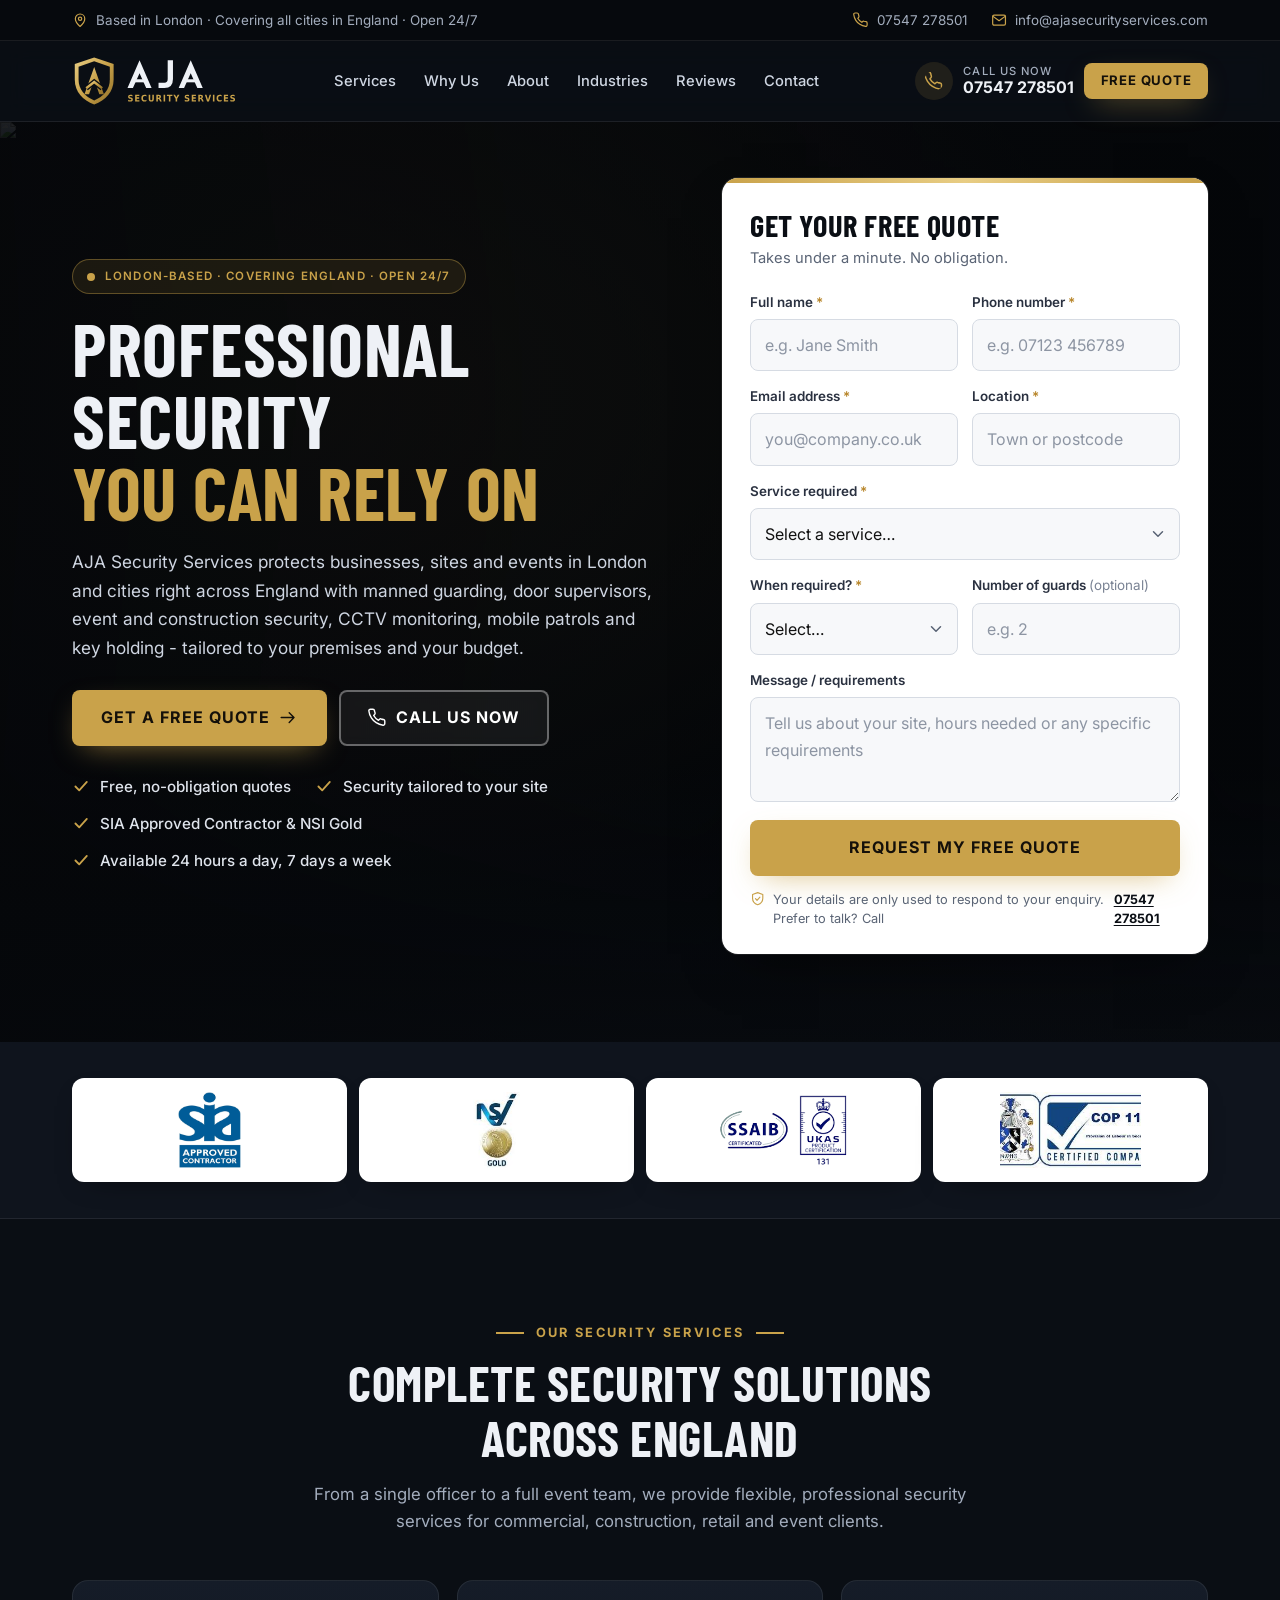
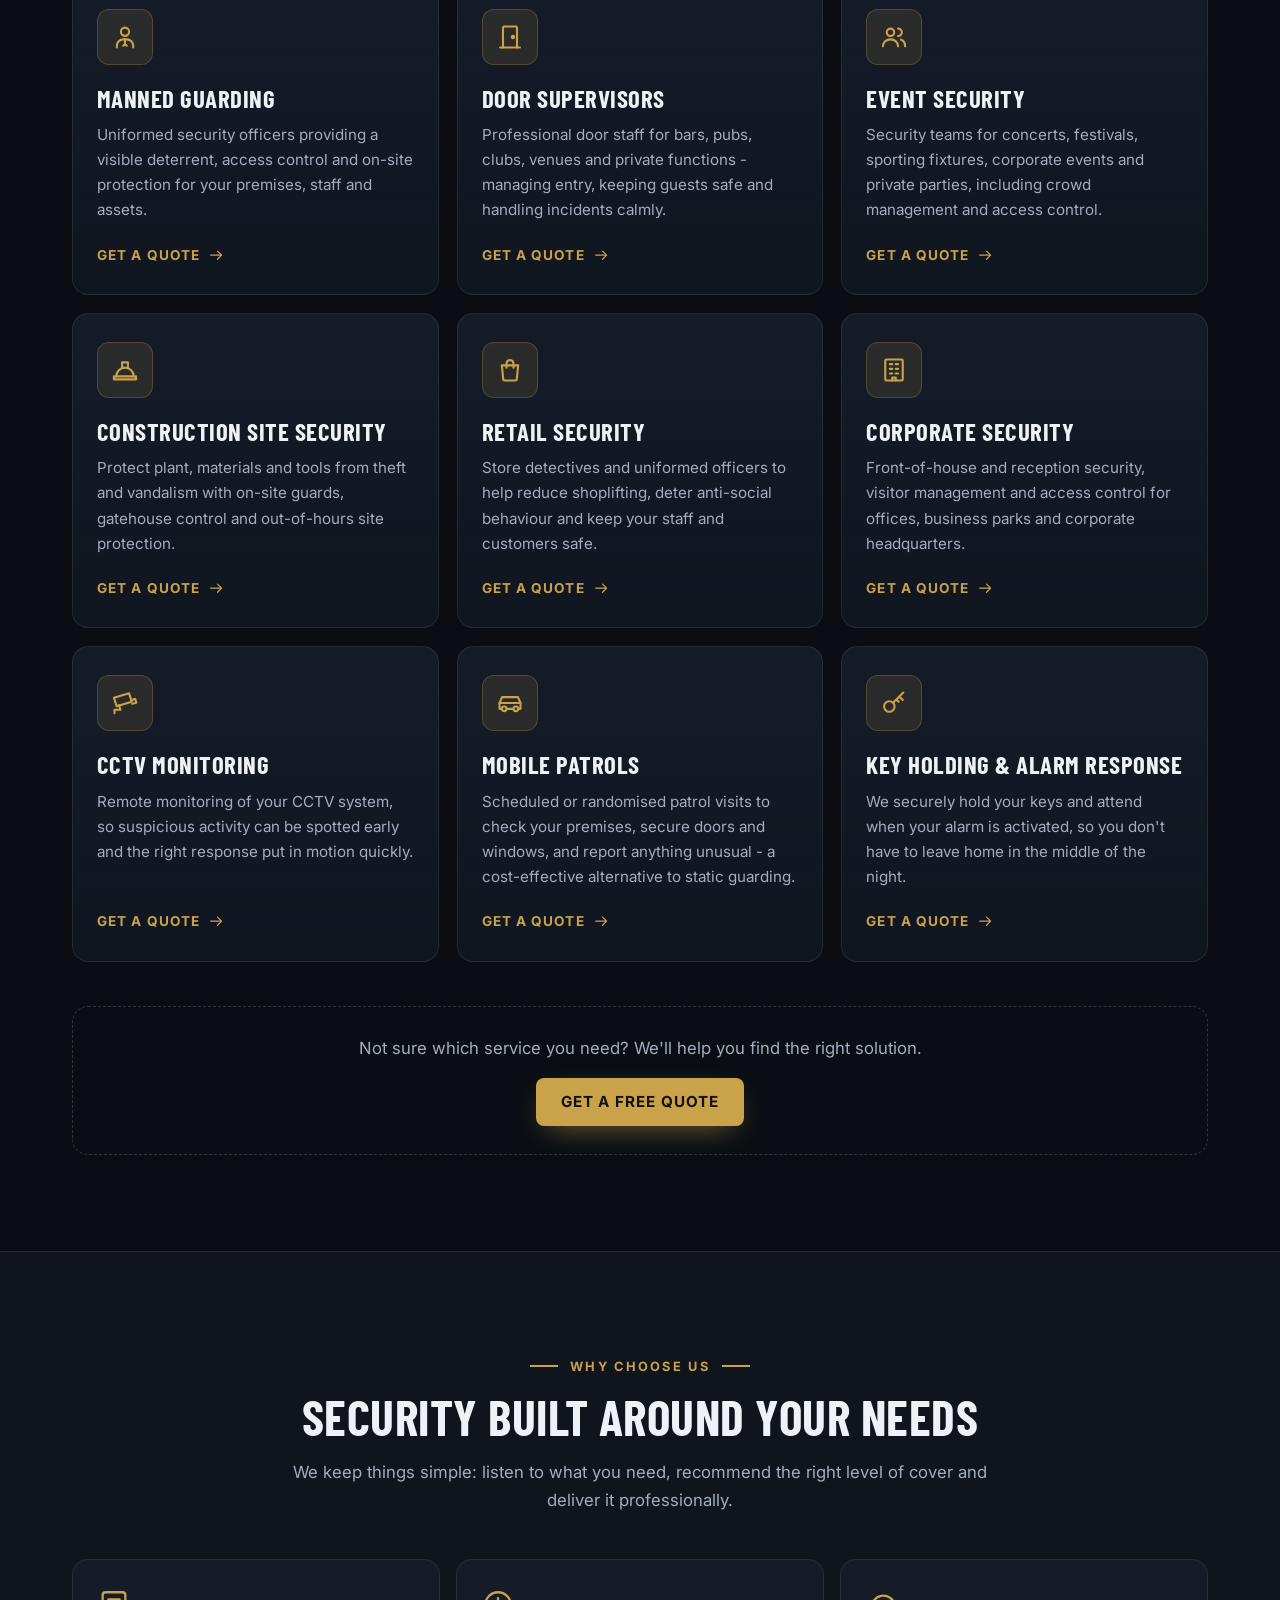
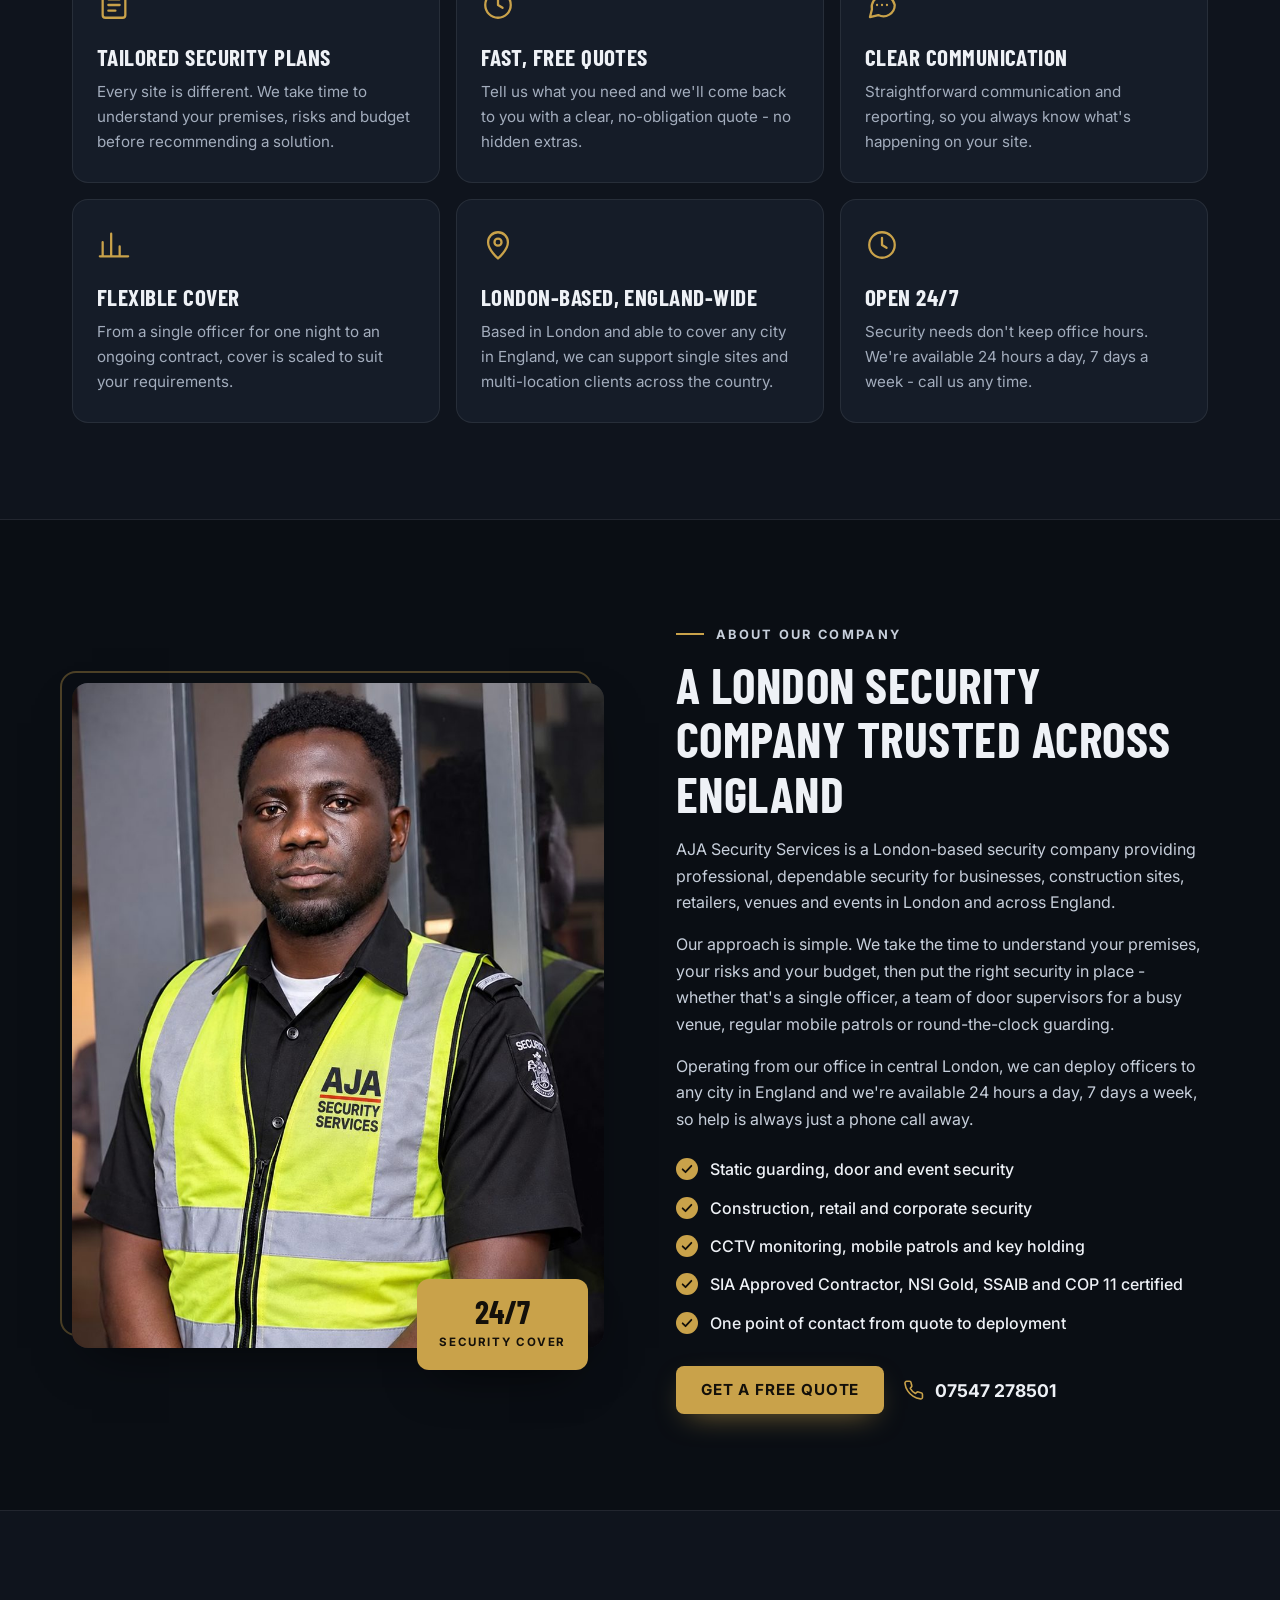
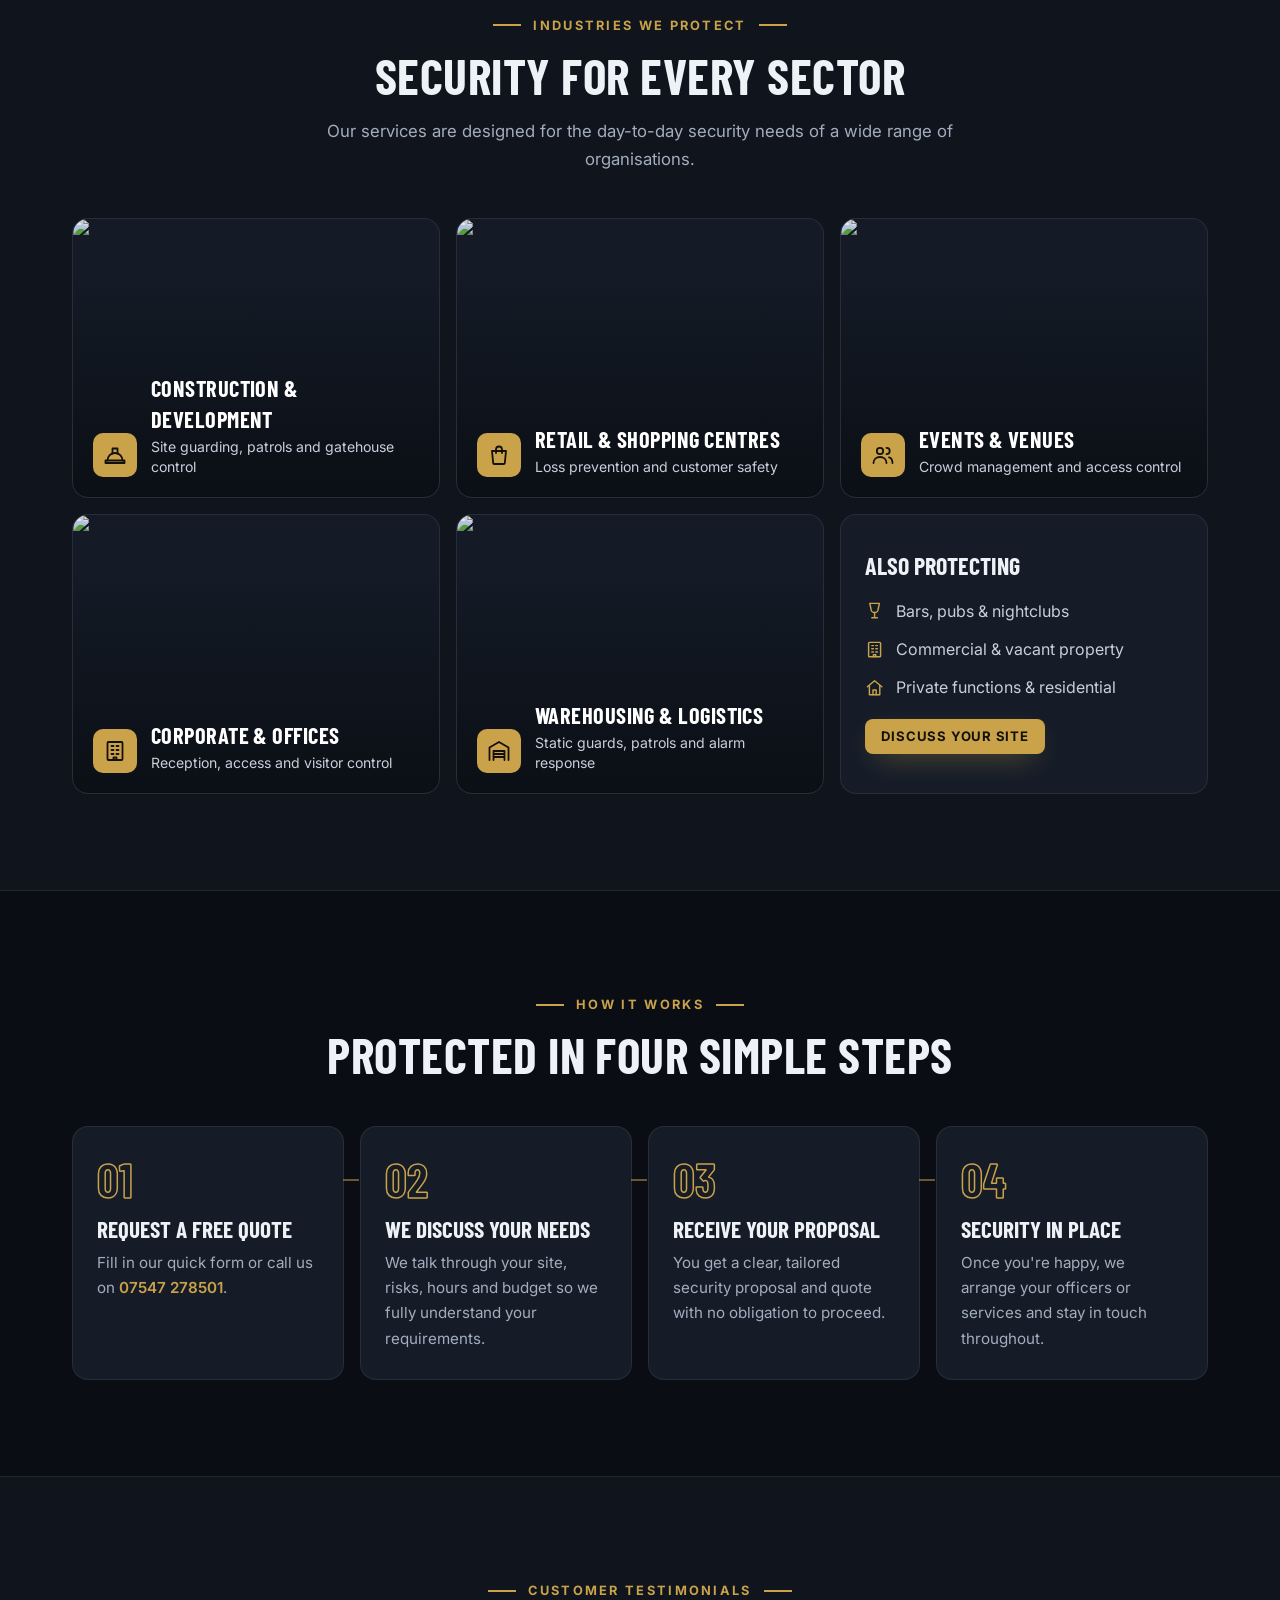
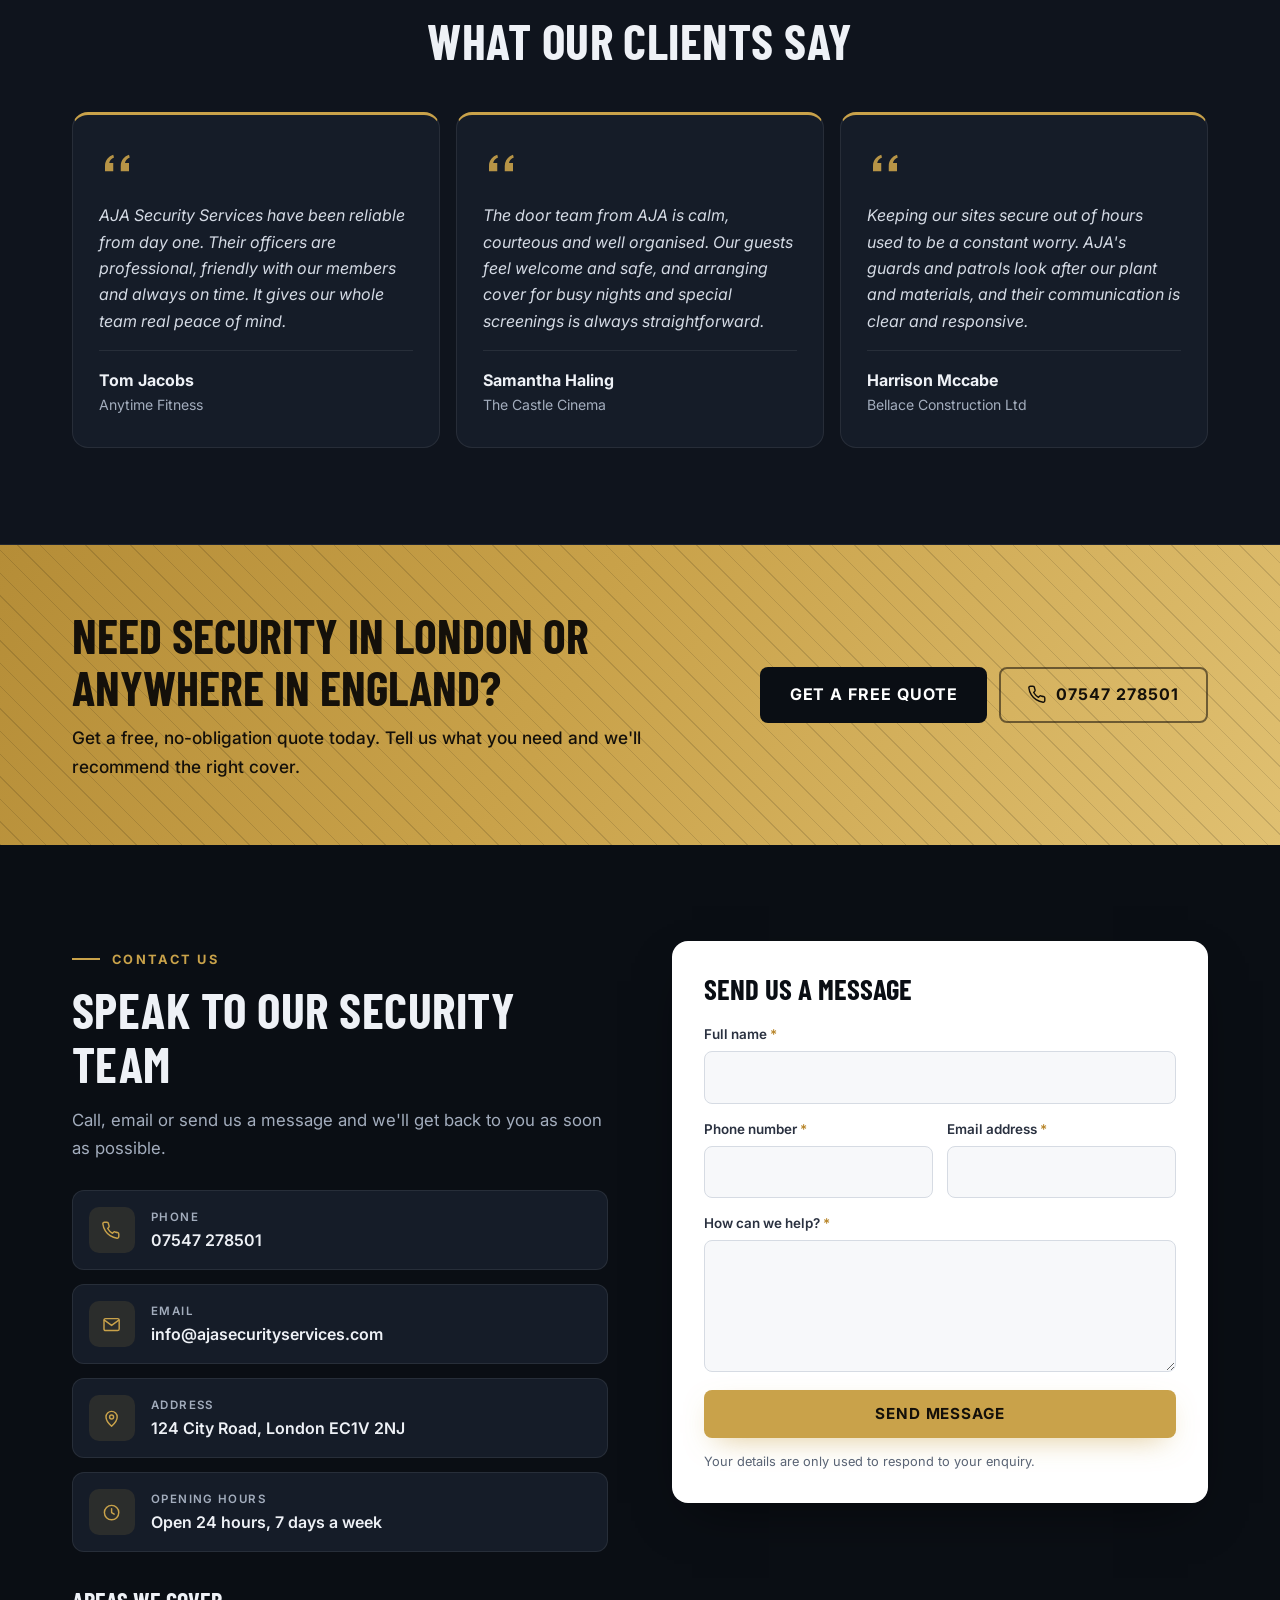
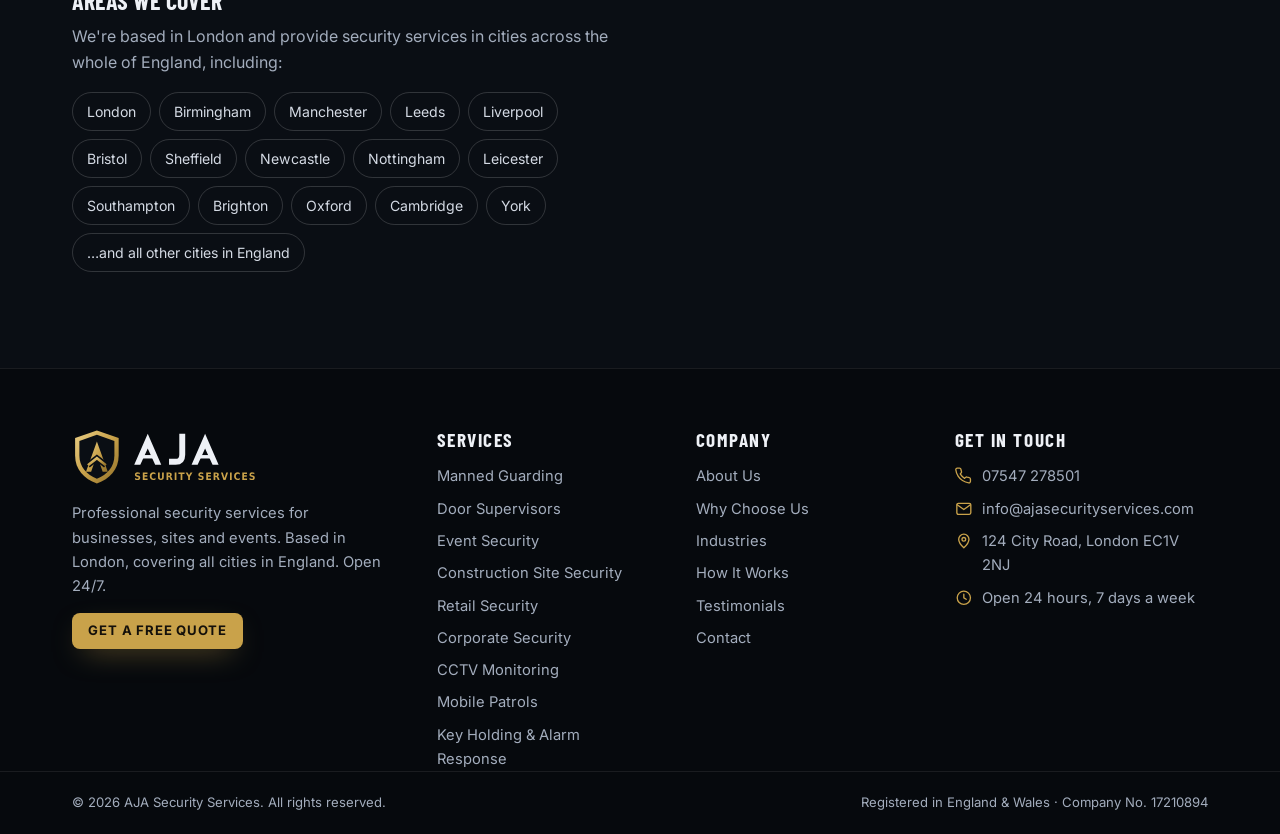
==== index.html.html @ d2c7717d "Add files via upload" ====
<!DOCTYPE html>
<html lang="en-GB">
<head>
  <meta charset="UTF-8">
  <meta name="viewport" content="width=device-width, initial-scale=1">

  <!-- ============================================================
       SEO settings.
       See README.md for the full find-and-replace checklist.
       ============================================================ -->
  <title>AJA Security Services | Security Guards London &amp; England</title>
  <meta name="description" content="SIA Approved security guards, door supervisors, event and construction security. London-based, covering all of England, 24/7. Get your free quote today.">
  <!-- If you move to your own domain later, update these addresses. -->
  <link rel="canonical" href="https://hamim000567.github.io/AJA-Security/">
  <meta name="theme-color" content="#0a0e14">

  <!-- Social sharing -->
  <meta property="og:type" content="website">
  <meta property="og:title" content="AJA Security Services | London-based Security Covering All of England, 24/7">
  <meta property="og:description" content="Manned guarding, door supervisors, event and construction security, CCTV monitoring, mobile patrols and key holding. Get a free quote.">
  <meta property="og:locale" content="en_GB">
  <meta property="og:url" content="https://hamim000567.github.io/AJA-Security/">
  <meta property="og:site_name" content="AJA Security Services">
  <meta property="og:image" content="https://hamim000567.github.io/AJA-Security/aja-security-officer.jpg">
  <meta name="twitter:card" content="summary_large_image">

  <!-- Favicon -->
  <link rel="icon" type="image/svg+xml" href="aja-logo-mark.svg">

  <!-- Fonts (free, Google Fonts) -->
  <link rel="preconnect" href="https://fonts.googleapis.com">
  <link rel="preconnect" href="https://fonts.gstatic.com" crossorigin>
  <link href="https://fonts.googleapis.com/css2?family=Barlow+Condensed:wght@600;700&family=Inter:wght@400;500;600;700&display=swap" rel="stylesheet">

  <!-- Hero image preload for fast first paint -->
  <link rel="preconnect" href="https://images.unsplash.com">
  <link rel="preload" as="image" href="https://images.unsplash.com/photo-1485230405346-71acb9518d9c?auto=format&fit=crop&w=1600&q=70" fetchpriority="high">

  <link rel="stylesheet" href="style.css">
  <script>document.documentElement.classList.add("js");</script>

  <!-- Local business structured data (helps Google show your details) -->
  <script type="application/ld+json">
  {
    "@context": "https://schema.org",
    "@type": "LocalBusiness",
    "name": "AJA Security Services",
    "url": "https://hamim000567.github.io/AJA-Security/",
    "logo": "https://hamim000567.github.io/AJA-Security/aja-logo-mark.svg",
    "image": "https://hamim000567.github.io/AJA-Security/aja-security-officer.jpg",
    "description": "Security services including manned guarding, door supervisors, event security, construction site security, retail security, corporate security, CCTV monitoring, mobile patrols and key holding & alarm response.",
    "telephone": "+447547278501",
    "email": "info@ajasecurityservices.com",
    "address": {
      "@type": "PostalAddress",
      "streetAddress": "124 City Road",
      "addressLocality": "London",
      "postalCode": "EC1V 2NJ",
      "addressCountry": "GB"
    },
    "areaServed": "England",
    "openingHours": "Mo-Su 00:00-23:59"
  }
  </script>
</head>

<body>
  <a class="skip-link" href="#main">Skip to content</a>

  <!-- ============ SVG ICON SPRITE (no external icon library needed) ============ -->
  <svg xmlns="http://www.w3.org/2000/svg" style="display:none" aria-hidden="true">
    <symbol id="i-shield" viewBox="0 0 24 24"><path d="M12 2.5l8 3v6c0 5-3.4 8.6-8 10-4.6-1.4-8-5-8-10v-6z"/><path d="M8.5 12l2.5 2.5 4.5-5"/></symbol>
    <symbol id="i-guard" viewBox="0 0 24 24"><circle cx="12" cy="7.5" r="3.5"/><path d="M5 21v-1.5A5.5 5.5 0 0 1 10.5 14h3a5.5 5.5 0 0 1 5.5 5.5V21"/><path d="M12 14v4l-1.5 1.5M12 18l1.5 1.5"/></symbol>
    <symbol id="i-door" viewBox="0 0 24 24"><path d="M6 21V4a1 1 0 0 1 1-1h10a1 1 0 0 1 1 1v17"/><path d="M3.5 21h17"/><circle cx="14.5" cy="12" r="1"/></symbol>
    <symbol id="i-event" viewBox="0 0 24 24"><circle cx="9" cy="8" r="3.2"/><path d="M2.5 20c0-3.6 2.9-6 6.5-6s6.5 2.4 6.5 6"/><path d="M15.5 4.8a3.2 3.2 0 0 1 0 6.4"/><path d="M18 14.3c2.1.6 3.5 2.6 3.5 5.7"/></symbol>
    <symbol id="i-hardhat" viewBox="0 0 24 24"><path d="M2.5 17.5h19v2.5h-19z"/><path d="M4.5 17.5a7.5 7.5 0 0 1 15 0"/><path d="M9.5 10.5V5.5h5v5"/></symbol>
    <symbol id="i-bag" viewBox="0 0 24 24"><path d="M5 8h14l-1.2 12.1a1 1 0 0 1-1 .9H7.2a1 1 0 0 1-1-.9z"/><path d="M9 10V6.5a3 3 0 0 1 6 0V10"/></symbol>
    <symbol id="i-building" viewBox="0 0 24 24"><rect x="4.5" y="3" width="15" height="18" rx="1"/><path d="M8.5 7h2M13.5 7h2M8.5 11h2M13.5 11h2M8.5 15h2M13.5 15h2"/><path d="M10.5 21v-2.5h3V21"/></symbol>
    <symbol id="i-cctv" viewBox="0 0 24 24"><path d="M2.5 7.5l13-3.8 2.3 7.2-13 3.8z"/><path d="M17.3 9.5l3.4-1 1 3.2-3.5 1"/><path d="M6.8 13.8l1.3 4H3v3"/></symbol>
    <symbol id="i-car" viewBox="0 0 24 24"><path d="M5 17H3v-5l2.2-5h13.6L21 12v5h-2"/><circle cx="7" cy="17" r="2"/><circle cx="17" cy="17" r="2"/><path d="M9 17h6M3 12h18"/></symbol>
    <symbol id="i-key" viewBox="0 0 24 24"><circle cx="8" cy="15" r="4.5"/><path d="M11.2 11.8L20 3M16.5 6.5l3 3M14 9l2 2"/></symbol>
    <symbol id="i-phone" viewBox="0 0 24 24"><path d="M21 16.5v3a2 2 0 0 1-2.2 2 19.8 19.8 0 0 1-8.6-3.1 19.5 19.5 0 0 1-6-6A19.8 19.8 0 0 1 1.1 3.8 2 2 0 0 1 3.1 1.5h3a2 2 0 0 1 2 1.7c.1 1 .4 1.9.7 2.8a2 2 0 0 1-.5 2.1L7.1 9.4a16 16 0 0 0 6 6l1.3-1.3a2 2 0 0 1 2.1-.4c.9.3 1.8.6 2.8.7a2 2 0 0 1 1.7 2z"/></symbol>
    <symbol id="i-mail" viewBox="0 0 24 24"><rect x="2.5" y="4.5" width="19" height="15" rx="2"/><path d="M3 6.5l9 6.5 9-6.5"/></symbol>
    <symbol id="i-pin" viewBox="0 0 24 24"><path d="M12 21.5s-7-6.1-7-11.5a7 7 0 0 1 14 0c0 5.4-7 11.5-7 11.5z"/><circle cx="12" cy="10" r="2.5"/></symbol>
    <symbol id="i-clock" viewBox="0 0 24 24"><circle cx="12" cy="12" r="9"/><path d="M12 7v5l3.2 2"/></symbol>
    <symbol id="i-check" viewBox="0 0 24 24"><path d="M4.5 12.5l5 5 10-11"/></symbol>
    <symbol id="i-arrow" viewBox="0 0 24 24"><path d="M4 12h16M14 6l6 6-6 6"/></symbol>
    <symbol id="i-plan" viewBox="0 0 24 24"><rect x="4" y="3" width="16" height="18" rx="2"/><path d="M8 8h8M8 12h8M8 16h5"/></symbol>
    <symbol id="i-chat" viewBox="0 0 24 24"><path d="M21 12a8 8 0 0 1-11.6 7.1L3.5 20.5l1.4-5.4A8 8 0 1 1 21 12z"/><path d="M8.5 12h.01M12 12h.01M15.5 12h.01"/></symbol>
    <symbol id="i-scale" viewBox="0 0 24 24"><path d="M4 20V10M10 20V4M16 20v-7M22 20H2"/></symbol>
    <symbol id="i-award" viewBox="0 0 24 24"><circle cx="12" cy="9" r="6"/><path d="M8.5 14l-1.5 7.5 5-2.5 5 2.5-1.5-7.5"/></symbol>
    <symbol id="i-warehouse" viewBox="0 0 24 24"><path d="M2.5 21V8.5L12 3l9.5 5.5V21"/><path d="M6.5 21v-9h11v9M6.5 15h11M6.5 18h11"/></symbol>
    <symbol id="i-glass" viewBox="0 0 24 24"><path d="M6 3h12l-1.5 7a4.5 4.5 0 0 1-9 0z"/><path d="M12 14.5V21M8.5 21h7"/></symbol>
    <symbol id="i-home" viewBox="0 0 24 24"><path d="M3 11l9-7.5 9 7.5"/><path d="M5.5 9.5V21h13V9.5"/><path d="M10 21v-6h4v6"/></symbol>
    <symbol id="i-quote" viewBox="0 0 24 24"><path d="M9.5 6.5C6.5 7.5 4 10 4 14v3.5h5.5V12H6.8c.3-1.8 1.4-3 3.2-3.7zM20 6.5c-3 1-5.5 3.5-5.5 7.5v3.5H20V12h-2.7c.3-1.8 1.4-3 3.2-3.7z"/></symbol>
    <symbol id="i-menu" viewBox="0 0 24 24"><path d="M3.5 6.5h17M3.5 12h17M3.5 17.5h17"/></symbol>
    <symbol id="i-close" viewBox="0 0 24 24"><path d="M5.5 5.5l13 13M18.5 5.5l-13 13"/></symbol>
  </svg>

  <!-- ============ TOP BAR (desktop) ============ -->
  <div class="topbar">
    <div class="container topbar__inner">
      <p class="topbar__text"><svg class="i" aria-hidden="true"><use href="#i-pin"/></svg> Based in London · Covering all cities in England · Open 24/7</p>
      <div class="topbar__links">
        <a href="tel:+447547278501"><svg class="i" aria-hidden="true"><use href="#i-phone"/></svg> 07547 278501</a>
        <a href="mailto:info@ajasecurityservices.com"><svg class="i" aria-hidden="true"><use href="#i-mail"/></svg> info@ajasecurityservices.com</a>
      </div>
    </div>
  </div>

  <!-- ============ HEADER / NAVIGATION ============ -->
  <header class="header" id="header">
    <div class="container header__inner">
      <a href="#top" class="logo" aria-label="AJA Security Services - home">
        <img class="logo__img" src="aja-logo-dark-bg.svg" alt="AJA Security Services" width="238" height="72">
      </a>

      <nav class="nav" id="nav" aria-label="Main navigation">
        <ul class="nav__list">
          <li><a href="#services">Services</a></li>
          <li><a href="#why-us">Why Us</a></li>
          <li><a href="#about">About</a></li>
          <li><a href="#industries">Industries</a></li>
          <li><a href="#testimonials">Reviews</a></li>
          <li><a href="#contact">Contact</a></li>
        </ul>
        <div class="nav__mobile-cta">
          <a class="btn btn--primary btn--block" href="#quote" data-quote>Get a Free Quote</a>
          <a class="btn btn--outline btn--block" href="tel:+447547278501"><svg class="i" aria-hidden="true"><use href="#i-phone"/></svg> Call 07547 278501</a>
        </div>
      </nav>

      <div class="header__actions">
        <a class="header__phone" href="tel:+447547278501">
          <svg class="i" aria-hidden="true"><use href="#i-phone"/></svg>
          <span><small>Call us now</small>07547 278501</span>
        </a>
        <a class="btn btn--primary btn--sm" href="#quote" data-quote>Free Quote</a>
        <button class="nav-toggle" id="navToggle" aria-controls="nav" aria-expanded="false" aria-label="Open menu">
          <svg class="i i--open" aria-hidden="true"><use href="#i-menu"/></svg>
          <svg class="i i--close" aria-hidden="true"><use href="#i-close"/></svg>
        </button>
      </div>
    </div>
  </header>

  <main id="main">
    <!-- ============ HERO + FREE QUOTE FORM ============ -->
    <section class="hero" id="top" aria-labelledby="hero-title">
      <div class="hero__bg">
        <img src="https://images.unsplash.com/photo-1485230405346-71acb9518d9c?auto=format&fit=crop&w=1600&q=70"
             srcset="https://images.unsplash.com/photo-1485230405346-71acb9518d9c?auto=format&fit=crop&w=800&q=65 800w,
                     https://images.unsplash.com/photo-1485230405346-71acb9518d9c?auto=format&fit=crop&w=1600&q=70 1600w,
                     https://images.unsplash.com/photo-1485230405346-71acb9518d9c?auto=format&fit=crop&w=2400&q=70 2400w"
             sizes="100vw" alt="Uniformed security officer on duty in the lobby of a commercial building" fetchpriority="high" width="1600" height="1067">
      </div>

      <div class="container hero__grid">
        <div class="hero__content">
          <p class="eyebrow"><span class="eyebrow__dot" aria-hidden="true"></span>London-Based · Covering England · Open 24/7</p>
          <h1 id="hero-title" class="hero__title">Professional Security <span>You Can Rely On</span></h1>
          <p class="hero__lead">
            AJA Security Services protects businesses, sites and events in London and cities right across England with manned guarding,
            door supervisors, event and construction security, CCTV monitoring, mobile patrols and key holding -
            tailored to your premises and your budget.
          </p>
          <div class="hero__buttons">
            <a class="btn btn--primary btn--lg" href="#quote" data-quote>Get a Free Quote <svg class="i" aria-hidden="true"><use href="#i-arrow"/></svg></a>
            <a class="btn btn--ghost btn--lg" href="tel:+447547278501"><svg class="i" aria-hidden="true"><use href="#i-phone"/></svg> Call Us Now</a>
          </div>
          <ul class="hero__points">
            <li><svg class="i" aria-hidden="true"><use href="#i-check"/></svg> Free, no-obligation quotes</li>
            <li><svg class="i" aria-hidden="true"><use href="#i-check"/></svg> Security tailored to your site</li>
            <li><svg class="i" aria-hidden="true"><use href="#i-check"/></svg> SIA Approved Contractor &amp; NSI Gold</li>
            <li><svg class="i" aria-hidden="true"><use href="#i-check"/></svg> Available 24 hours a day, 7 days a week</li>
          </ul>
        </div>

        <!-- QUOTE FORM
             Form submissions are sent by Formspree (free plan). Connected to form xppwrbzv
             with your own form ID - see README.md. -->
        <div class="quote-card" id="quote">
          <div class="quote-card__head">
            <h2 class="quote-card__title">Get Your Free Quote</h2>
            <p>Takes under a minute. No obligation.</p>
          </div>

          <form class="form js-form" action="https://formspree.io/f/xppwrbzv" method="POST" novalidate>
            <input type="hidden" name="_subject" value="New free quote request - website">
            <input type="hidden" name="form_type" value="Free quote request">
            <!-- Spam trap: real visitors never see or fill this -->
            <div class="hp" aria-hidden="true"><label>Leave this empty <input type="text" name="_gotcha" tabindex="-1" autocomplete="off"></label></div>

            <div class="form__row">
              <div class="field">
                <label for="q-name">Full name <span class="req" aria-hidden="true">*</span></label>
                <input id="q-name" name="name" type="text" autocomplete="name" required placeholder="e.g. Jane Smith">
              </div>
              <div class="field">
                <label for="q-phone">Phone number <span class="req" aria-hidden="true">*</span></label>
                <input id="q-phone" name="phone" type="tel" autocomplete="tel" inputmode="tel" required placeholder="e.g. 07123 456789">
              </div>
            </div>

            <div class="form__row">
              <div class="field">
                <label for="q-email">Email address <span class="req" aria-hidden="true">*</span></label>
                <input id="q-email" name="email" type="email" autocomplete="email" required placeholder="you@company.co.uk">
              </div>
              <div class="field">
                <label for="q-location">Location <span class="req" aria-hidden="true">*</span></label>
                <input id="q-location" name="location" type="text" autocomplete="address-level2" required placeholder="Town or postcode">
              </div>
            </div>

            <div class="field">
              <label for="q-service">Service required <span class="req" aria-hidden="true">*</span></label>
              <select id="q-service" name="service" required>
                <option value="">Select a service…</option>
                <option>Manned Guarding</option>
                <option>Door Supervisors</option>
                <option>Event Security</option>
                <option>Construction Site Security</option>
                <option>Retail Security</option>
                <option>Corporate Security</option>
                <option>CCTV Monitoring</option>
                <option>Mobile Patrols</option>
                <option>Key Holding &amp; Alarm Response</option>
                <option>Not sure / multiple services</option>
              </select>
            </div>

            <div class="form__row">
              <div class="field">
                <label for="q-when">When required? <span class="req" aria-hidden="true">*</span></label>
                <select id="q-when" name="when_required" required>
                  <option value="">Select…</option>
                  <option>As soon as possible</option>
                  <option>Within the next week</option>
                  <option>Within the next month</option>
                  <option value="Specific date">On a specific date</option>
                  <option>Ongoing / long-term contract</option>
                </select>
              </div>
              <div class="field">
                <label for="q-guards">Number of guards <span class="opt">(optional)</span></label>
                <input id="q-guards" name="guards_required" type="number" min="1" max="500" inputmode="numeric" placeholder="e.g. 2">
              </div>
            </div>

            <div class="field field--date" id="dateField" hidden>
              <label for="q-date">Date required</label>
              <input id="q-date" name="date_required" type="date">
            </div>

            <div class="field">
              <label for="q-message">Message / requirements</label>
              <textarea id="q-message" name="message" rows="3" placeholder="Tell us about your site, hours needed or any specific requirements"></textarea>
            </div>

            <button type="submit" class="btn btn--primary btn--block btn--lg form__submit">
              <span class="form__submit-label">Request My Free Quote</span>
            </button>
            <p class="form__note">
              <svg class="i" aria-hidden="true"><use href="#i-shield"/></svg>
              Your details are only used to respond to your enquiry. Prefer to talk? Call <a href="tel:+447547278501">07547 278501</a>
            </p>
            <div class="form__status" role="status" aria-live="polite"></div>
          </form>
        </div>
      </div>
    </section>


    <!-- ============ ACCREDITATIONS ============
         Logo files live in the images/ folder. Replace them with higher-resolution
         versions from each accrediting body if available. -->
    <section class="awards" aria-label="Our accreditations">
      <div class="container awards__inner">
        <ul class="awards__list">
          <li class="awards__item"><img src="accreditation-sia-acs.png" alt="SIA Approved Contractor" width="197" height="240" loading="lazy"></li>
          <li class="awards__item"><img src="accreditation-nsi-gold.png" alt="NSI Gold accredited" width="91" height="148" loading="lazy"></li>
          <li class="awards__item"><img src="accreditation-ssaib-ukas.png" alt="SSAIB certificated with UKAS product certification" width="245" height="139" loading="lazy"></li>
          <li class="awards__item"><img src="accreditation-mwhg-cop11.png" alt="MWHG COP 11 certified company - Provision of Labour in Security" width="266" height="144" loading="lazy"></li>
        </ul>
      </div>
    </section>

    <!-- ============ 1. SERVICES ============ -->
    <section class="section" id="services" aria-labelledby="services-title">
      <div class="container">
        <header class="section__head reveal">
          <p class="kicker">Our Security Services</p>
          <h2 id="services-title" class="section__title">Complete Security Solutions Across England</h2>
          <p class="section__lead">From a single officer to a full event team, we provide flexible, professional security services for commercial, construction, retail and event clients.</p>
        </header>

        <div class="services">
          <article class="service reveal">
            <div class="service__icon"><svg class="i" aria-hidden="true"><use href="#i-guard"/></svg></div>
            <h3>Manned Guarding</h3>
            <p>Uniformed security officers providing a visible deterrent, access control and on-site protection for your premises, staff and assets.</p>
            <a class="service__link" href="#quote" data-quote data-service="Manned Guarding">Get a quote <svg class="i" aria-hidden="true"><use href="#i-arrow"/></svg></a>
          </article>

          <article class="service reveal">
            <div class="service__icon"><svg class="i" aria-hidden="true"><use href="#i-door"/></svg></div>
            <h3>Door Supervisors</h3>
            <p>Professional door staff for bars, pubs, clubs, venues and private functions - managing entry, keeping guests safe and handling incidents calmly.</p>
            <a class="service__link" href="#quote" data-quote data-service="Door Supervisors">Get a quote <svg class="i" aria-hidden="true"><use href="#i-arrow"/></svg></a>
          </article>

          <article class="service reveal">
            <div class="service__icon"><svg class="i" aria-hidden="true"><use href="#i-event"/></svg></div>
            <h3>Event Security</h3>
            <p>Security teams for concerts, festivals, sporting fixtures, corporate events and private parties, including crowd management and access control.</p>
            <a class="service__link" href="#quote" data-quote data-service="Event Security">Get a quote <svg class="i" aria-hidden="true"><use href="#i-arrow"/></svg></a>
          </article>

          <article class="service reveal">
            <div class="service__icon"><svg class="i" aria-hidden="true"><use href="#i-hardhat"/></svg></div>
            <h3>Construction Site Security</h3>
            <p>Protect plant, materials and tools from theft and vandalism with on-site guards, gatehouse control and out-of-hours site protection.</p>
            <a class="service__link" href="#quote" data-quote data-service="Construction Site Security">Get a quote <svg class="i" aria-hidden="true"><use href="#i-arrow"/></svg></a>
          </article>

          <article class="service reveal">
            <div class="service__icon"><svg class="i" aria-hidden="true"><use href="#i-bag"/></svg></div>
            <h3>Retail Security</h3>
            <p>Store detectives and uniformed officers to help reduce shoplifting, deter anti-social behaviour and keep your staff and customers safe.</p>
            <a class="service__link" href="#quote" data-quote data-service="Retail Security">Get a quote <svg class="i" aria-hidden="true"><use href="#i-arrow"/></svg></a>
          </article>

          <article class="service reveal">
            <div class="service__icon"><svg class="i" aria-hidden="true"><use href="#i-building"/></svg></div>
            <h3>Corporate Security</h3>
            <p>Front-of-house and reception security, visitor management and access control for offices, business parks and corporate headquarters.</p>
            <a class="service__link" href="#quote" data-quote data-service="Corporate Security">Get a quote <svg class="i" aria-hidden="true"><use href="#i-arrow"/></svg></a>
          </article>

          <article class="service reveal">
            <div class="service__icon"><svg class="i" aria-hidden="true"><use href="#i-cctv"/></svg></div>
            <h3>CCTV Monitoring</h3>
            <p>Remote monitoring of your CCTV system, so suspicious activity can be spotted early and the right response put in motion quickly.</p>
            <a class="service__link" href="#quote" data-quote data-service="CCTV Monitoring">Get a quote <svg class="i" aria-hidden="true"><use href="#i-arrow"/></svg></a>
          </article>

          <article class="service reveal">
            <div class="service__icon"><svg class="i" aria-hidden="true"><use href="#i-car"/></svg></div>
            <h3>Mobile Patrols</h3>
            <p>Scheduled or randomised patrol visits to check your premises, secure doors and windows, and report anything unusual - a cost-effective alternative to static guarding.</p>
            <a class="service__link" href="#quote" data-quote data-service="Mobile Patrols">Get a quote <svg class="i" aria-hidden="true"><use href="#i-arrow"/></svg></a>
          </article>

          <article class="service reveal">
            <div class="service__icon"><svg class="i" aria-hidden="true"><use href="#i-key"/></svg></div>
            <h3>Key Holding &amp; Alarm Response</h3>
            <p>We securely hold your keys and attend when your alarm is activated, so you don't have to leave home in the middle of the night.</p>
            <a class="service__link" href="#quote" data-quote data-service="Key Holding &amp; Alarm Response">Get a quote <svg class="i" aria-hidden="true"><use href="#i-arrow"/></svg></a>
          </article>
        </div>

        <div class="section__cta reveal">
          <p>Not sure which service you need? We'll help you find the right solution.</p>
          <a class="btn btn--primary" href="#quote" data-quote>Get a Free Quote</a>
        </div>
      </div>
    </section>

    <!-- ============ 2. WHY CHOOSE US ============ -->
    <section class="section section--alt" id="why-us" aria-labelledby="why-title">
      <div class="container">
        <header class="section__head reveal">
          <p class="kicker">Why Choose Us</p>
          <h2 id="why-title" class="section__title">Security Built Around Your Needs</h2>
          <p class="section__lead">We keep things simple: listen to what you need, recommend the right level of cover and deliver it professionally.</p>
        </header>

        <div class="features">
          <div class="feature reveal">
            <svg class="i" aria-hidden="true"><use href="#i-plan"/></svg>
            <h3>Tailored Security Plans</h3>
            <p>Every site is different. We take time to understand your premises, risks and budget before recommending a solution.</p>
          </div>
          <div class="feature reveal">
            <svg class="i" aria-hidden="true"><use href="#i-clock"/></svg>
            <h3>Fast, Free Quotes</h3>
            <p>Tell us what you need and we'll come back to you with a clear, no-obligation quote - no hidden extras.</p>
          </div>
          <div class="feature reveal">
            <svg class="i" aria-hidden="true"><use href="#i-chat"/></svg>
            <h3>Clear Communication</h3>
            <p>Straightforward communication and reporting, so you always know what's happening on your site.</p>
          </div>
          <div class="feature reveal">
            <svg class="i" aria-hidden="true"><use href="#i-scale"/></svg>
            <h3>Flexible Cover</h3>
            <p>From a single officer for one night to an ongoing contract, cover is scaled to suit your requirements.</p>
          </div>
          <div class="feature reveal">
            <svg class="i" aria-hidden="true"><use href="#i-pin"/></svg>
            <h3>London-Based, England-Wide</h3>
            <p>Based in London and able to cover any city in England, we can support single sites and multi-location clients across the country.</p>
          </div>
          <div class="feature reveal">
            <svg class="i" aria-hidden="true"><use href="#i-clock"/></svg>
            <h3>Open 24/7</h3>
            <p>Security needs don't keep office hours. We're available 24 hours a day, 7 days a week - call us any time.</p>
          </div>
        </div>
      </div>
    </section>

    <!-- ============ 3. ABOUT ============ -->
    <section class="section" id="about" aria-labelledby="about-title">
      <div class="container about">
        <div class="about__media reveal">
          <img src="aja-security-officer.jpg" alt="AJA Security Services officer wearing a branded high-visibility vest and uniform" loading="lazy" width="900" height="1350">
          <div class="about__badge">
            <strong>24/7</strong>
            <span>Security cover</span>
          </div>
        </div>

        <div class="about__content reveal">
          <p class="kicker">About Our Company</p>
          <h2 id="about-title" class="section__title">A London Security Company Trusted Across England</h2>
          <p>
            AJA Security Services is a London-based security company providing professional, dependable security
            for businesses, construction sites, retailers, venues and events in London and across England.
          </p>
          <p>
            Our approach is simple. We take the time to understand your premises, your risks and your budget, then put
            the right security in place - whether that's a single officer, a team of door supervisors for a busy venue,
            regular mobile patrols or round-the-clock guarding.
          </p>
          <p>
            Operating from our office in central London, we can deploy officers to any city in England and we're available
            24 hours a day, 7 days a week, so help is always just a phone call away.
          </p>
          <ul class="checklist">
            <li><svg class="i" aria-hidden="true"><use href="#i-check"/></svg> Static guarding, door and event security</li>
            <li><svg class="i" aria-hidden="true"><use href="#i-check"/></svg> Construction, retail and corporate security</li>
            <li><svg class="i" aria-hidden="true"><use href="#i-check"/></svg> CCTV monitoring, mobile patrols and key holding</li>
            <li><svg class="i" aria-hidden="true"><use href="#i-check"/></svg> SIA Approved Contractor, NSI Gold, SSAIB and COP 11 certified</li>
            <li><svg class="i" aria-hidden="true"><use href="#i-check"/></svg> One point of contact from quote to deployment</li>
          </ul>
          <div class="about__actions">
            <a class="btn btn--primary" href="#quote" data-quote>Get a Free Quote</a>
            <a class="link-phone" href="tel:+447547278501"><svg class="i" aria-hidden="true"><use href="#i-phone"/></svg> 07547 278501</a>
          </div>
        </div>
      </div>
    </section>

    <!-- ============ 4. INDUSTRIES ============ -->
    <!-- Edit this list so it only shows sectors you actually work in. -->
    <section class="section section--alt" id="industries" aria-labelledby="industries-title">
      <div class="container">
        <header class="section__head reveal">
          <p class="kicker">Industries We Protect</p>
          <h2 id="industries-title" class="section__title">Security for Every Sector</h2>
          <p class="section__lead">Our services are designed for the day-to-day security needs of a wide range of organisations.</p>
        </header>

        <div class="industries">
          <figure class="industry reveal">
            <img src="https://images.unsplash.com/photo-1541888946425-d81bb19240f5?auto=format&fit=crop&w=700&q=65" alt="Construction site with cranes requiring site security" loading="lazy" width="700" height="467">
            <figcaption><svg class="i" aria-hidden="true"><use href="#i-hardhat"/></svg><span><strong>Construction &amp; Development</strong>Site guarding, patrols and gatehouse control</span></figcaption>
          </figure>
          <figure class="industry reveal">
            <img src="https://images.unsplash.com/photo-1566245024852-04fbf7842ce9?auto=format&fit=crop&w=700&q=65" alt="Retail security officer in a high-visibility SECURITY vest inside a shop" loading="lazy" width="700" height="467">
            <figcaption><svg class="i" aria-hidden="true"><use href="#i-bag"/></svg><span><strong>Retail &amp; Shopping Centres</strong>Loss prevention and customer safety</span></figcaption>
          </figure>
          <figure class="industry reveal">
            <img src="https://images.unsplash.com/photo-1760228604788-db8a36d5c1a3?auto=format&fit=crop&w=700&q=65" alt="Event security officer watching over guests at an outdoor event" loading="lazy" width="700" height="467">
            <figcaption><svg class="i" aria-hidden="true"><use href="#i-event"/></svg><span><strong>Events &amp; Venues</strong>Crowd management and access control</span></figcaption>
          </figure>
          <figure class="industry reveal">
            <img src="https://images.unsplash.com/photo-1618371690240-e0d46eead4b8?auto=format&fit=crop&crop=top&w=700&q=65" class="industry__img--top" alt="Security officer in a dark suit with an earpiece providing corporate security" loading="lazy" width="700" height="467">
            <figcaption><svg class="i" aria-hidden="true"><use href="#i-building"/></svg><span><strong>Corporate &amp; Offices</strong>Reception, access and visitor control</span></figcaption>
          </figure>
          <figure class="industry reveal">
            <img src="https://images.unsplash.com/photo-1680714246510-94d1055e4a8b?auto=format&fit=crop&w=700&q=65" alt="Security officer in a reflective jacket guarding the outside of commercial premises" loading="lazy" width="700" height="467">
            <figcaption><svg class="i" aria-hidden="true"><use href="#i-warehouse"/></svg><span><strong>Warehousing &amp; Logistics</strong>Static guards, patrols and alarm response</span></figcaption>
          </figure>
          <div class="industry industry--list reveal">
            <h3>Also protecting</h3>
            <ul>
              <li><svg class="i" aria-hidden="true"><use href="#i-glass"/></svg> Bars, pubs &amp; nightclubs</li>
              <li><svg class="i" aria-hidden="true"><use href="#i-building"/></svg> Commercial &amp; vacant property</li>
              <li><svg class="i" aria-hidden="true"><use href="#i-home"/></svg> Private functions &amp; residential</li>
            </ul>
            <a class="btn btn--primary btn--sm" href="#quote" data-quote>Discuss your site</a>
          </div>
        </div>
      </div>
    </section>

    <!-- ============ 5. HOW IT WORKS ============ -->
    <section class="section" id="how-it-works" aria-labelledby="how-title">
      <div class="container">
        <header class="section__head reveal">
          <p class="kicker">How It Works</p>
          <h2 id="how-title" class="section__title">Protected in Four Simple Steps</h2>
        </header>

        <ol class="steps">
          <li class="step reveal">
            <span class="step__num">01</span>
            <h3>Request a Free Quote</h3>
            <p>Fill in our quick form or call us on <a href="tel:+447547278501">07547 278501</a>.</p>
          </li>
          <li class="step reveal">
            <span class="step__num">02</span>
            <h3>We Discuss Your Needs</h3>
            <p>We talk through your site, risks, hours and budget so we fully understand your requirements.</p>
          </li>
          <li class="step reveal">
            <span class="step__num">03</span>
            <h3>Receive Your Proposal</h3>
            <p>You get a clear, tailored security proposal and quote with no obligation to proceed.</p>
          </li>
          <li class="step reveal">
            <span class="step__num">04</span>
            <h3>Security in Place</h3>
            <p>Once you're happy, we arrange your officers or services and stay in touch throughout.</p>
          </li>
        </ol>
      </div>
    </section>

    <!-- ============ 6. TESTIMONIALS (client-approved) ============ -->
    <section class="section section--alt" id="testimonials" aria-labelledby="testimonials-title">
      <div class="container">
        <header class="section__head reveal">
          <p class="kicker">Customer Testimonials</p>
          <h2 id="testimonials-title" class="section__title">What Our Clients Say</h2>
        </header>

        <div class="testimonials">
          <blockquote class="testimonial reveal">
            <svg class="i testimonial__icon" aria-hidden="true"><use href="#i-quote"/></svg>
            <p>AJA Security Services have been reliable from day one. Their officers are professional, friendly with our members and always on time. It gives our whole team real peace of mind.</p>
            <footer><strong>Tom Jacobs</strong><span>Anytime Fitness</span></footer>
          </blockquote>
          <blockquote class="testimonial reveal">
            <svg class="i testimonial__icon" aria-hidden="true"><use href="#i-quote"/></svg>
            <p>The door team from AJA is calm, courteous and well organised. Our guests feel welcome and safe, and arranging cover for busy nights and special screenings is always straightforward.</p>
            <footer><strong>Samantha Haling</strong><span>The Castle Cinema</span></footer>
          </blockquote>
          <blockquote class="testimonial reveal">
            <svg class="i testimonial__icon" aria-hidden="true"><use href="#i-quote"/></svg>
            <p>Keeping our sites secure out of hours used to be a constant worry. AJA's guards and patrols look after our plant and materials, and their communication is clear and responsive.</p>
            <footer><strong>Harrison Mccabe</strong><span>Bellace Construction Ltd</span></footer>
          </blockquote>
        </div>
      </div>
    </section>

    <!-- ============ 7. FREE QUOTE CTA ============ -->
    <section class="cta-band" aria-labelledby="cta-title">
      <div class="container cta-band__inner reveal">
        <div>
          <h2 id="cta-title">Need Security in London or Anywhere in England?</h2>
          <p>Get a free, no-obligation quote today. Tell us what you need and we'll recommend the right cover.</p>
        </div>
        <div class="cta-band__buttons">
          <a class="btn btn--dark btn--lg" href="#quote" data-quote>Get a Free Quote</a>
          <a class="btn btn--outline-dark btn--lg" href="tel:+447547278501"><svg class="i" aria-hidden="true"><use href="#i-phone"/></svg> 07547 278501</a>
        </div>
      </div>
    </section>

    <!-- ============ 8. CONTACT ============ -->
    <section class="section" id="contact" aria-labelledby="contact-title">
      <div class="container contact">
        <div class="contact__info reveal">
          <p class="kicker">Contact Us</p>
          <h2 id="contact-title" class="section__title">Speak to Our Security Team</h2>
          <p class="section__lead">Call, email or send us a message and we'll get back to you as soon as possible.</p>

          <ul class="contact__list">
            <li>
              <span class="contact__icon"><svg class="i" aria-hidden="true"><use href="#i-phone"/></svg></span>
              <span><small>Phone</small><a href="tel:+447547278501">07547 278501</a></span>
            </li>
            <li>
              <span class="contact__icon"><svg class="i" aria-hidden="true"><use href="#i-mail"/></svg></span>
              <span><small>Email</small><a href="mailto:info@ajasecurityservices.com">info@ajasecurityservices.com</a></span>
            </li>
            <li>
              <span class="contact__icon"><svg class="i" aria-hidden="true"><use href="#i-pin"/></svg></span>
              <span><small>Address</small><address>124 City Road, London EC1V 2NJ</address></span>
            </li>
            <li>
              <span class="contact__icon"><svg class="i" aria-hidden="true"><use href="#i-clock"/></svg></span>
              <span><small>Opening hours</small>Open 24 hours, 7 days a week</span>
            </li>
          </ul>

          <!-- Local SEO: list the towns and cities you genuinely cover -->
          <div class="areas">
            <h3>Areas We Cover</h3>
            <p>We're based in London and provide security services in cities across the whole of England, including:</p>
            <ul class="areas__list">
              <li>London</li>
              <li>Birmingham</li>
              <li>Manchester</li>
              <li>Leeds</li>
              <li>Liverpool</li>
              <li>Bristol</li>
              <li>Sheffield</li>
              <li>Newcastle</li>
              <li>Nottingham</li>
              <li>Leicester</li>
              <li>Southampton</li>
              <li>Brighton</li>
              <li>Oxford</li>
              <li>Cambridge</li>
              <li>York</li>
              <li>…and all other cities in England</li>
            </ul>
          </div>
        </div>

        <div class="contact__form reveal">
          <h3>Send Us a Message</h3>
          <form class="form js-form" action="https://formspree.io/f/xppwrbzv" method="POST" novalidate>
            <input type="hidden" name="_subject" value="New contact message - website">
            <input type="hidden" name="form_type" value="Contact message">
            <div class="hp" aria-hidden="true"><label>Leave this empty <input type="text" name="_gotcha" tabindex="-1" autocomplete="off"></label></div>

            <div class="field">
              <label for="c-name">Full name <span class="req" aria-hidden="true">*</span></label>
              <input id="c-name" name="name" type="text" autocomplete="name" required>
            </div>
            <div class="form__row">
              <div class="field">
                <label for="c-phone">Phone number <span class="req" aria-hidden="true">*</span></label>
                <input id="c-phone" name="phone" type="tel" autocomplete="tel" inputmode="tel" required>
              </div>
              <div class="field">
                <label for="c-email">Email address <span class="req" aria-hidden="true">*</span></label>
                <input id="c-email" name="email" type="email" autocomplete="email" required>
              </div>
            </div>
            <div class="field">
              <label for="c-message">How can we help? <span class="req" aria-hidden="true">*</span></label>
              <textarea id="c-message" name="message" rows="4" required></textarea>
            </div>
            <button type="submit" class="btn btn--primary btn--block form__submit">
              <span class="form__submit-label">Send Message</span>
            </button>
            <p class="form__note">Your details are only used to respond to your enquiry.</p>
            <div class="form__status" role="status" aria-live="polite"></div>
          </form>
        </div>
      </div>
    </section>
  </main>

  <!-- ============ 9. FOOTER ============ -->
  <footer class="footer">
    <div class="container footer__grid">
      <div class="footer__brand">
        <a href="#top" class="logo" aria-label="AJA Security Services - back to top">
          <img class="logo__img" src="aja-logo-dark-bg.svg" alt="AJA Security Services" width="238" height="72" loading="lazy">
        </a>
        <p>Professional security services for businesses, sites and events. Based in London, covering all cities in England. Open 24/7.</p>
        <a class="btn btn--primary btn--sm" href="#quote" data-quote>Get a Free Quote</a>
      </div>

      <nav class="footer__col" aria-label="Footer services">
        <h3>Services</h3>
        <ul>
          <li><a href="#services">Manned Guarding</a></li>
          <li><a href="#services">Door Supervisors</a></li>
          <li><a href="#services">Event Security</a></li>
          <li><a href="#services">Construction Site Security</a></li>
          <li><a href="#services">Retail Security</a></li>
          <li><a href="#services">Corporate Security</a></li>
          <li><a href="#services">CCTV Monitoring</a></li>
          <li><a href="#services">Mobile Patrols</a></li>
          <li><a href="#services">Key Holding &amp; Alarm Response</a></li>
        </ul>
      </nav>

      <nav class="footer__col" aria-label="Footer company links">
        <h3>Company</h3>
        <ul>
          <li><a href="#about">About Us</a></li>
          <li><a href="#why-us">Why Choose Us</a></li>
          <li><a href="#industries">Industries</a></li>
          <li><a href="#how-it-works">How It Works</a></li>
          <li><a href="#testimonials">Testimonials</a></li>
          <li><a href="#contact">Contact</a></li>
        </ul>
      </nav>

      <div class="footer__col">
        <h3>Get in Touch</h3>
        <ul class="footer__contact">
          <li><svg class="i" aria-hidden="true"><use href="#i-phone"/></svg><a href="tel:+447547278501">07547 278501</a></li>
          <li><svg class="i" aria-hidden="true"><use href="#i-mail"/></svg><a href="mailto:info@ajasecurityservices.com">info@ajasecurityservices.com</a></li>
          <li><svg class="i" aria-hidden="true"><use href="#i-pin"/></svg><span>124 City Road, London EC1V 2NJ</span></li>
          <li><svg class="i" aria-hidden="true"><use href="#i-clock"/></svg><span>Open 24 hours, 7 days a week</span></li>
        </ul>
      </div>
    </div>

    <div class="footer__bottom">
      <div class="container footer__bottom-inner">
        <p>&copy; <span id="year">2026</span> AJA Security Services. All rights reserved.</p>
        <p>Registered in England &amp; Wales · Company No. 17210894</p>
      </div>
    </div>
  </footer>

  <!-- ============ MOBILE STICKY CONTACT BAR ============ -->
  <div class="mobile-bar" aria-label="Quick contact">
    <a class="mobile-bar__call" href="tel:+447547278501"><svg class="i" aria-hidden="true"><use href="#i-phone"/></svg> Call Now</a>
    <a class="mobile-bar__quote" href="#quote" data-quote>Get a Free Quote</a>
  </div>

  <script src="script.js" defer></script>
</body>
</html>
---- style.css ----
/* ==========================================================================
   AJA Security Services - website
   Plain CSS, mobile-first. No frameworks required.
   Change the brand colours in :root below.
   ========================================================================== */

:root {
  --bg: #0a0e14;
  --bg-alt: #0f141d;
  --surface: #151c28;
  --surface-2: #1b2433;
  --line: rgba(255, 255, 255, 0.08);
  --line-strong: rgba(255, 255, 255, 0.16);
  --text: #eef1f6;
  --muted: #a3adbd;
  --accent: #c9a24a;          /* brand gold */
  --accent-hover: #ddb862;
  --accent-ink: #14100a;      /* text on gold */
  --danger: #e5484d;
  --success: #3fb67a;

  --font-head: "Barlow Condensed", "Arial Narrow", Arial, sans-serif;
  --font-body: "Inter", system-ui, -apple-system, "Segoe UI", Roboto, Arial, sans-serif;

  --radius: 10px;
  --radius-lg: 16px;
  --shadow: 0 20px 50px -20px rgba(0, 0, 0, 0.6);
  --header-h: 68px;
  --container: 1200px;
  --ease: cubic-bezier(0.2, 0.7, 0.2, 1);
}

/* ---------- Reset & base ---------- */
*, *::before, *::after { box-sizing: border-box; }
html { scroll-behavior: smooth; -webkit-text-size-adjust: 100%; }
body {
  margin: 0;
  font-family: var(--font-body);
  font-size: 1rem;
  line-height: 1.65;
  color: var(--text);
  background: var(--bg);
  -webkit-font-smoothing: antialiased;
  padding-bottom: 64px; /* room for mobile sticky bar */
}
img { max-width: 100%; display: block; color: transparent; } /* hides alt text if a photo fails to load */
a { color: inherit; text-decoration: none; }
h1, h2, h3 { margin: 0; line-height: 1.1; }
p { margin: 0 0 1em; }
ul, ol { margin: 0; padding: 0; list-style: none; }
address { font-style: normal; }
button, input, select, textarea { font: inherit; }
[id] { scroll-margin-top: calc(var(--header-h) + 16px); }
:focus-visible { outline: 2px solid var(--accent); outline-offset: 3px; }

.container { width: 100%; max-width: var(--container); margin: 0 auto; padding: 0 20px; }

.i {
  width: 1.2em; height: 1.2em; flex-shrink: 0;
  fill: none; stroke: currentColor; stroke-width: 1.8;
  stroke-linecap: round; stroke-linejoin: round;
}

.skip-link {
  position: absolute; left: 12px; top: -60px; z-index: 200;
  background: var(--accent); color: var(--accent-ink); padding: 10px 16px; border-radius: 6px; font-weight: 600;
}
.skip-link:focus { top: 12px; }

/* ---------- Buttons ---------- */
.btn {
  display: inline-flex; align-items: center; justify-content: center; gap: 0.55em;
  padding: 0.85em 1.5em;
  border: 2px solid transparent; border-radius: 8px;
  font-weight: 700; font-size: 0.95rem; letter-spacing: 0.06em; text-transform: uppercase;
  cursor: pointer; line-height: 1.2; text-align: center;
  transition: background-color .2s, color .2s, border-color .2s, transform .2s var(--ease), box-shadow .2s;
}
.btn:hover { transform: translateY(-2px); }
.btn:active { transform: translateY(0); }
.btn--primary { background: var(--accent); color: var(--accent-ink); box-shadow: 0 10px 30px -12px rgba(201, 162, 74, 0.7); }
.btn--primary:hover { background: var(--accent-hover); }
.btn--ghost { background: rgba(255,255,255,0.06); color: #fff; border-color: rgba(255,255,255,0.35); backdrop-filter: blur(6px); }
.btn--ghost:hover { background: #fff; color: var(--bg); border-color: #fff; }
.btn--outline { border-color: var(--line-strong); color: var(--text); }
.btn--outline:hover { border-color: var(--accent); color: var(--accent); }
.btn--dark { background: var(--bg); color: #fff; }
.btn--dark:hover { background: #000; }
.btn--outline-dark { border-color: rgba(20,16,10,0.55); color: var(--accent-ink); }
.btn--outline-dark:hover { background: var(--accent-ink); color: var(--accent); border-color: var(--accent-ink); }
.btn--sm { padding: 0.6em 1.1em; font-size: 0.82rem; }
.btn--lg { padding: 1em 1.7em; font-size: 1rem; }
.btn--block { width: 100%; }

/* ---------- Top bar ---------- */
.topbar { display: none; background: #06090d; border-bottom: 1px solid var(--line); font-size: 0.84rem; color: var(--muted); }
.topbar__inner { display: flex; justify-content: space-between; align-items: center; min-height: 40px; }
.topbar__text { margin: 0; display: flex; align-items: center; gap: 8px; }
.topbar__links { display: flex; gap: 24px; }
.topbar a, .topbar__text { display: inline-flex; align-items: center; gap: 8px; }
.topbar a:hover { color: var(--accent); }
.topbar .i { color: var(--accent); }

/* ---------- Header ---------- */
.header {
  position: sticky; top: 0; z-index: 100;
  border-bottom: 1px solid var(--line);
  transition: box-shadow .3s;
}
/* Blur lives on a pseudo-element so the fixed mobile menu isn't trapped inside the header */
.header::before {
  content: ""; position: absolute; inset: 0; z-index: -1;
  background: rgba(10, 14, 20, 0.88);
  backdrop-filter: saturate(160%) blur(12px);
  -webkit-backdrop-filter: saturate(160%) blur(12px);
}
.header.is-scrolled { box-shadow: 0 10px 30px -10px rgba(0,0,0,0.6); }
.header__inner { display: flex; align-items: center; justify-content: space-between; height: var(--header-h); gap: 16px; }

.logo { display: inline-flex; align-items: center; gap: 12px; min-width: 0; }
.logo__img { height: 44px; width: auto; }
.footer__brand .logo__img { height: 56px; }
.logo__mark {
  display: grid; place-items: center; width: 42px; height: 42px; flex-shrink: 0;
  border-radius: 10px; background: linear-gradient(145deg, var(--accent), #8f6f28); color: var(--accent-ink);
}
.logo__mark .i { width: 24px; height: 24px; stroke-width: 2; }
.logo__text {
  display: flex; flex-direction: column; font-family: var(--font-head); font-weight: 700;
  font-size: 1.6rem; letter-spacing: 0.08em; text-transform: uppercase; line-height: 1; white-space: nowrap;
}
.logo__text small { font-family: var(--font-body); font-size: 0.62rem; font-weight: 600; letter-spacing: 0.22em; color: var(--accent); margin-top: 5px; }

.header__actions { display: flex; align-items: center; gap: 10px; }
.header__phone { display: none; align-items: center; gap: 10px; font-weight: 700; white-space: nowrap; }
.header__phone .i { width: 38px; height: 38px; padding: 9px; border-radius: 50%; background: rgba(201,162,74,0.12); color: var(--accent); }
.header__phone span { display: flex; flex-direction: column; line-height: 1.2; }
.header__phone small { font-size: 0.7rem; font-weight: 500; color: var(--muted); text-transform: uppercase; letter-spacing: 0.1em; }
.header__phone:hover { color: var(--accent); }
.header__actions > .btn { display: none; }

.nav-toggle {
  display: grid; place-items: center; width: 44px; height: 44px;
  background: transparent; border: 1px solid var(--line-strong); border-radius: 8px; color: var(--text); cursor: pointer;
}
.nav-toggle .i { width: 24px; height: 24px; }
.nav-toggle .i--close { display: none; }
.nav-toggle[aria-expanded="true"] .i--open { display: none; }
.nav-toggle[aria-expanded="true"] .i--close { display: block; }

/* Mobile nav panel */
.nav {
  position: fixed; inset: var(--header-h) 0 0 0; z-index: 99;
  background: var(--bg); padding: 24px 20px 100px; overflow-y: auto;
  opacity: 0; visibility: hidden; transform: translateY(-8px);
  transition: opacity .25s, transform .25s var(--ease), visibility .25s;
}
.nav.is-open { opacity: 1; visibility: visible; transform: none; }
.nav__list a {
  display: block; padding: 16px 4px; border-bottom: 1px solid var(--line);
  font-family: var(--font-head); font-size: 1.6rem; font-weight: 600; text-transform: uppercase; letter-spacing: 0.04em;
}
.nav__list a:hover { color: var(--accent); }
.nav__mobile-cta { display: grid; gap: 12px; margin-top: 28px; }
body.nav-open { overflow: hidden; }

/* ---------- Eyebrow / kickers ---------- */
.eyebrow {
  display: inline-flex; align-items: center; gap: 10px; margin-bottom: 18px;
  padding: 7px 14px; border: 1px solid rgba(201,162,74,0.4); border-radius: 100px;
  background: rgba(201,162,74,0.1); color: var(--accent);
  font-size: 0.72rem; font-weight: 600; letter-spacing: 0.1em; text-transform: uppercase;
}
.eyebrow__dot { width: 8px; height: 8px; border-radius: 50%; background: var(--accent); box-shadow: 0 0 0 0 rgba(201,162,74,0.7); animation: pulse 2s infinite; }
@keyframes pulse {
  0% { box-shadow: 0 0 0 0 rgba(201,162,74,0.6); }
  70% { box-shadow: 0 0 0 9px rgba(201,162,74,0); }
  100% { box-shadow: 0 0 0 0 rgba(201,162,74,0); }
}
.kicker {
  display: inline-flex; align-items: center; gap: 12px; margin-bottom: 12px;
  color: var(--accent); font-size: 0.8rem; font-weight: 700; letter-spacing: 0.18em; text-transform: uppercase;
}
.kicker::before { content: ""; width: 28px; height: 2px; background: var(--accent); }

/* ---------- Hero ---------- */
.hero { position: relative; padding: 48px 0 56px; overflow: hidden; isolation: isolate; background: #05070a; }
.hero__bg { position: absolute; inset: 0; z-index: -1; }
.hero__bg img { width: 100%; height: 100%; object-fit: cover; object-position: center; animation: heroZoom 18s ease-out both; }
.hero__bg::after {
  content: ""; position: absolute; inset: 0;
  background:
    linear-gradient(180deg, rgba(5,7,10,0.72) 0%, rgba(5,7,10,0.86) 55%, rgba(10,14,20,1) 100%),
    radial-gradient(ellipse at 20% 30%, rgba(201,162,74,0.14), transparent 60%);
}
@keyframes heroZoom { from { transform: scale(1.08); } to { transform: scale(1); } }

.hero__grid { display: grid; gap: 40px; align-items: center; }
.hero__title {
  font-family: var(--font-head); font-weight: 700; text-transform: uppercase;
  font-size: clamp(2.6rem, 9vw, 4.6rem); letter-spacing: 0.01em; line-height: 0.98; margin-bottom: 20px;
}
.hero__title span { display: block; color: var(--accent); }
.hero__lead { font-size: 1.08rem; color: #cfd6e2; max-width: 36em; margin-bottom: 28px; }
.hero__buttons { display: grid; gap: 12px; margin-bottom: 28px; }
.hero__points { display: grid; gap: 10px; color: #dfe4ec; font-weight: 500; font-size: 0.95rem; }
.hero__points li { display: flex; align-items: center; gap: 10px; }
.hero__points .i { color: var(--accent); stroke-width: 2.4; }

/* Quote card */
.quote-card {
  position: relative; background: #fff; color: #1a1f29;
  border-radius: var(--radius-lg); box-shadow: var(--shadow), 0 0 0 1px rgba(255,255,255,0.1);
  overflow: hidden;
}
.quote-card::before { content: ""; display: block; height: 5px; background: linear-gradient(90deg, var(--accent), #e8cd84, var(--accent)); }
.quote-card__head { padding: 22px 22px 6px; }
.quote-card__title { font-family: var(--font-head); font-size: 1.9rem; text-transform: uppercase; letter-spacing: 0.02em; color: #0a0e14; margin-bottom: 4px; }
.quote-card__head p { margin: 0; color: #5a6475; font-size: 0.92rem; }
.quote-card .form { padding: 16px 22px 22px; }
.quote-card.is-highlighted { animation: highlight 1.2s var(--ease); }
@keyframes highlight {
  0% { box-shadow: var(--shadow), 0 0 0 0 rgba(201,162,74,0.9); }
  100% { box-shadow: var(--shadow), 0 0 0 16px rgba(201,162,74,0); }
}

/* ---------- Forms ---------- */
.form { display: grid; gap: 14px; }
.form__row { display: grid; gap: 14px; }
.field { display: grid; gap: 6px; }
.field[hidden] { display: none; }
.field label { font-size: 0.84rem; font-weight: 600; color: #2a3140; }
.req { color: #b8862a; }
.opt { font-weight: 400; color: #7a8394; }
.field input, .field select, .field textarea {
  width: 100%; padding: 12px 14px; min-height: 48px;
  border: 1.5px solid #d6dbe3; border-radius: 8px; background: #f7f8fa; color: #111;
  font-size: 1rem; /* 16px prevents iOS zoom */
  transition: border-color .2s, box-shadow .2s, background-color .2s;
  -webkit-appearance: none; appearance: none;
}
.field select {
  background-image: url("data:image/svg+xml,%3Csvg xmlns='http://www.w3.org/2000/svg' viewBox='0 0 24 24' fill='none' stroke='%235a6475' stroke-width='2' stroke-linecap='round' stroke-linejoin='round'%3E%3Cpath d='M6 9l6 6 6-6'/%3E%3C/svg%3E");
  background-repeat: no-repeat; background-position: right 12px center; background-size: 18px; padding-right: 40px;
}
.field textarea { resize: vertical; min-height: 76px; }
.field input::placeholder, .field textarea::placeholder { color: #8d95a3; }
.field input:focus, .field select:focus, .field textarea:focus {
  outline: none; border-color: var(--accent); background: #fff; box-shadow: 0 0 0 4px rgba(201,162,74,0.2);
}
.field.has-error input, .field.has-error select, .field.has-error textarea { border-color: var(--danger); background: #fff6f6; }
.field__error { color: #c62f35; font-size: 0.8rem; font-weight: 500; }
.form__submit { margin-top: 4px; }
.form__submit.is-loading { opacity: 0.75; pointer-events: none; }
.form__submit.is-loading .form__submit-label::after { content: "…"; }
.form__note { display: flex; gap: 8px; align-items: flex-start; margin: 0; font-size: 0.8rem; color: #5a6475; line-height: 1.5; }
.form__note .i { color: var(--accent); margin-top: 1px; }
.form__note a { color: #0a0e14; font-weight: 700; text-decoration: underline; text-underline-offset: 2px; }
.form__status:empty { display: none; }
.form__status { padding: 12px 14px; border-radius: 8px; font-size: 0.9rem; font-weight: 500; }
.form__status.is-error { background: #fdecec; color: #9f1f24; }
.form__status.is-info { background: #fff6e0; color: #6b4d0d; }
.hp { position: absolute !important; left: -9999px !important; width: 1px; height: 1px; overflow: hidden; }

.form-success { text-align: center; padding: 34px 22px 38px; }
.form-success__icon { display: grid; place-items: center; width: 64px; height: 64px; margin: 0 auto 16px; border-radius: 50%; background: rgba(63,182,122,0.14); color: var(--success); }
.form-success__icon .i { width: 32px; height: 32px; stroke-width: 2.4; }
.form-success h3 { font-family: var(--font-head); font-size: 1.8rem; text-transform: uppercase; margin-bottom: 10px; color: #0a0e14; }
.form-success p { color: #4b5566; margin-bottom: 0; }
.form-success a { color: #0a0e14; font-weight: 700; text-decoration: underline; }

/* ---------- Accreditations & awards strip ---------- */
.awards { padding: 36px 0; background: var(--bg-alt); border-bottom: 1px solid var(--line); }
.awards__inner { display: grid; gap: 20px; align-items: center; }
.awards__title {
  font-family: var(--font-body); font-size: 0.78rem; font-weight: 700; letter-spacing: 0.18em;
  text-transform: uppercase; color: var(--muted); text-align: center;
}
.awards__list { display: grid; grid-template-columns: repeat(2, minmax(0, 1fr)); gap: 12px; }
.awards__item {
  display: grid; place-items: center; height: 104px; padding: 12px 16px; border-radius: 12px;
  background: #fff; border: 1px solid var(--line); box-shadow: 0 10px 30px -18px rgba(0,0,0,0.8);
  transition: transform .25s var(--ease);
}
.awards__item:hover { transform: translateY(-3px); }
.awards__item img { max-height: 76px; max-width: 100%; width: auto; height: auto; object-fit: contain; }

/* ---------- Sections ---------- */
.section { padding: 76px 0; }
.section--alt { background: var(--bg-alt); border-top: 1px solid var(--line); border-bottom: 1px solid var(--line); }
.section__head { max-width: 720px; margin: 0 auto 44px; text-align: center; }
.section__head .kicker::after { content: ""; width: 28px; height: 2px; background: var(--accent); }
.section__title {
  font-family: var(--font-head); font-weight: 700; text-transform: uppercase; letter-spacing: 0.01em;
  font-size: clamp(2rem, 6vw, 3.1rem); margin-bottom: 16px;
}
.section__lead { color: var(--muted); font-size: 1.05rem; margin-bottom: 0; }
.section__cta {
  display: flex; flex-direction: column; align-items: center; gap: 16px; text-align: center;
  margin-top: 44px; padding: 28px; border: 1px dashed var(--line-strong); border-radius: var(--radius-lg);
}
.section__cta p { margin: 0; color: var(--muted); font-size: 1.05rem; }

/* ---------- Services ---------- */
.services { display: grid; gap: 18px; }
.service {
  position: relative; display: flex; flex-direction: column;
  padding: 28px 24px; border-radius: var(--radius-lg);
  background: linear-gradient(180deg, var(--surface), rgba(21,28,40,0.6));
  border: 1px solid var(--line); overflow: hidden;
  transition: transform .3s var(--ease), border-color .3s, box-shadow .3s;
}
.service::after {
  content: ""; position: absolute; left: 0; right: 0; top: 0; height: 3px;
  background: var(--accent); transform: scaleX(0); transform-origin: left; transition: transform .4s var(--ease);
}
.service:hover { transform: translateY(-6px); border-color: rgba(201,162,74,0.35); box-shadow: var(--shadow); }
.service:hover::after { transform: scaleX(1); }
.service__icon {
  display: grid; place-items: center; width: 56px; height: 56px; margin-bottom: 20px;
  border-radius: 12px; background: rgba(201,162,74,0.12); color: var(--accent);
  border: 1px solid rgba(201,162,74,0.25);
}
.service__icon .i { width: 28px; height: 28px; }
.service h3 { font-family: var(--font-head); font-size: 1.55rem; text-transform: uppercase; letter-spacing: 0.02em; margin-bottom: 10px; }
.service p { color: var(--muted); font-size: 0.95rem; flex-grow: 1; }
.service__link {
  display: inline-flex; align-items: center; gap: 8px; margin-top: 6px;
  color: var(--accent); font-weight: 700; font-size: 0.85rem; letter-spacing: 0.08em; text-transform: uppercase;
}
.service__link .i { transition: transform .25s var(--ease); }
.service__link:hover .i { transform: translateX(4px); }

/* ---------- Why us ---------- */
.features { display: grid; gap: 16px; }
.feature {
  padding: 28px 24px; border-radius: var(--radius-lg); background: var(--surface); border: 1px solid var(--line);
  transition: border-color .3s;
}
.feature:hover { border-color: rgba(201,162,74,0.35); }
.feature > .i { width: 34px; height: 34px; color: var(--accent); margin-bottom: 16px; stroke-width: 1.6; }
.feature h3 { font-family: var(--font-head); font-size: 1.45rem; text-transform: uppercase; letter-spacing: 0.02em; margin-bottom: 8px; }
.feature p { margin: 0; color: var(--muted); font-size: 0.95rem; }
.feature--placeholder { border-style: dashed; border-color: rgba(201,162,74,0.45); background: rgba(201,162,74,0.05); }

/* ---------- About ---------- */
.about { display: grid; gap: 44px; align-items: center; }
.about__media { position: relative; min-width: 0; }
.hero__grid > *, .contact > *, .about > * { min-width: 0; }
.about__media img {
  width: 100%; height: auto; aspect-ratio: 4 / 5; object-fit: cover; object-position: center 20%; border-radius: var(--radius-lg);
  background: var(--surface); box-shadow: var(--shadow);
}
.about__media::before {
  content: ""; position: absolute; inset: -12px 12px 12px -12px; border: 2px solid rgba(201,162,74,0.35);
  border-radius: var(--radius-lg); z-index: -1;
}
.about__badge {
  position: absolute; right: 16px; bottom: -22px; padding: 16px 22px; border-radius: 12px;
  background: var(--accent); color: var(--accent-ink); text-align: center; box-shadow: var(--shadow);
}
.about__badge strong { display: block; font-family: var(--font-head); font-size: 2rem; line-height: 1; }
.about__badge span { font-size: 0.72rem; font-weight: 700; letter-spacing: 0.14em; text-transform: uppercase; }
.about__content p { color: #c7cfdb; }
.placeholder-text { padding: 14px 16px; border-left: 3px solid var(--accent); background: rgba(201,162,74,0.06); border-radius: 0 8px 8px 0; font-style: italic; }
.checklist { display: grid; gap: 12px; margin: 24px 0 30px; }
.checklist li { display: flex; gap: 12px; align-items: flex-start; font-weight: 500; }
.checklist .i { width: 22px; height: 22px; padding: 4px; border-radius: 50%; background: var(--accent); color: var(--accent-ink); stroke-width: 3; margin-top: 2px; }
.about__actions { display: flex; flex-wrap: wrap; gap: 20px; align-items: center; }
.link-phone { display: inline-flex; align-items: center; gap: 10px; font-weight: 700; font-size: 1.1rem; }
.link-phone .i { color: var(--accent); }
.link-phone:hover { color: var(--accent); }

/* ---------- Industries ---------- */
.industries { display: grid; gap: 16px; }
.industry {
  position: relative; margin: 0; border-radius: var(--radius-lg); overflow: hidden; min-height: 240px;
  background: var(--surface); border: 1px solid var(--line);
}
.industry img { position: absolute; inset: 0; width: 100%; height: 100%; object-fit: cover; transition: transform .6s var(--ease); }
.industry::after { content: ""; position: absolute; inset: 0; background: linear-gradient(180deg, rgba(10,14,20,0.1) 20%, rgba(10,14,20,0.92) 100%); }
.industry:hover img { transform: scale(1.06); }
.industry img.industry__img--top { object-position: center 15%; }
.industry figcaption {
  position: absolute; left: 0; right: 0; bottom: 0; z-index: 1; padding: 20px;
  display: flex; gap: 14px; align-items: flex-end;
}
.industry figcaption > .i { width: 44px; height: 44px; padding: 10px; border-radius: 10px; background: var(--accent); color: var(--accent-ink); }
.industry figcaption span { display: flex; flex-direction: column; color: #c7cfdb; font-size: 0.88rem; line-height: 1.4; }
.industry figcaption strong { font-family: var(--font-head); font-size: 1.4rem; text-transform: uppercase; letter-spacing: 0.02em; color: #fff; margin-bottom: 2px; }
.industry--list { display: flex; flex-direction: column; justify-content: center; gap: 18px; padding: 28px 24px; }
.industry--list::after { display: none; }
.industry--list h3 { font-family: var(--font-head); font-size: 1.5rem; text-transform: uppercase; }
.industry--list ul { display: grid; gap: 12px; }
.industry--list li { display: flex; gap: 12px; align-items: center; color: #c7cfdb; }
.industry--list li .i { color: var(--accent); }
.industry--list .btn { align-self: flex-start; }

/* ---------- Steps ---------- */
.steps { display: grid; gap: 16px; counter-reset: none; }
.step {
  position: relative; padding: 28px 24px; border-radius: var(--radius-lg);
  background: var(--surface); border: 1px solid var(--line);
}
.step__num {
  display: block; margin-bottom: 14px; font-family: var(--font-head); font-weight: 700;
  font-size: 3rem; line-height: 1; color: transparent; -webkit-text-stroke: 1.5px var(--accent);
}
.step h3 { font-family: var(--font-head); font-size: 1.45rem; text-transform: uppercase; margin-bottom: 8px; }
.step p { margin: 0; color: var(--muted); font-size: 0.95rem; }
.step a { color: var(--accent); font-weight: 600; white-space: nowrap; }

/* ---------- Testimonials ---------- */
.testimonials { display: grid; gap: 16px; }
.testimonial {
  position: relative; margin: 0; padding: 30px 26px; border-radius: var(--radius-lg);
  background: var(--surface); border: 1px solid var(--line); border-top: 3px solid var(--accent);
}
.testimonial__tag {
  position: absolute; top: 16px; right: 16px; padding: 3px 10px; border-radius: 100px;
  background: rgba(201,162,74,0.15); color: var(--accent); font-size: 0.68rem; font-weight: 700; letter-spacing: 0.12em; text-transform: uppercase;
}
.testimonial__icon { width: 36px; height: 36px; color: var(--accent); fill: currentColor; stroke: none; margin-bottom: 14px; opacity: 0.9; }
.testimonial p { color: #d4dae4; font-style: italic; }
.testimonial footer { display: flex; flex-direction: column; padding-top: 16px; border-top: 1px solid var(--line); }
.testimonial footer span { color: var(--muted); font-size: 0.88rem; }

/* ---------- CTA band ---------- */
.cta-band {
  position: relative; padding: 64px 0; overflow: hidden;
  background: linear-gradient(120deg, #b58d37 0%, var(--accent) 45%, #e0c071 100%); color: var(--accent-ink);
}
.cta-band::before {
  content: ""; position: absolute; inset: 0; opacity: 0.12; pointer-events: none;
  background-image: repeating-linear-gradient(45deg, #000 0 1px, transparent 1px 16px);
}
.cta-band__inner { position: relative; display: grid; gap: 28px; align-items: center; }
.cta-band h2 { font-family: var(--font-head); font-size: clamp(2rem, 6vw, 3rem); text-transform: uppercase; margin-bottom: 10px; }
.cta-band p { margin: 0; font-size: 1.08rem; font-weight: 500; max-width: 40em; }
.cta-band__buttons { display: grid; gap: 12px; }

/* ---------- Contact ---------- */
.contact { display: grid; gap: 44px; }
.contact__list { display: grid; gap: 14px; margin: 28px 0 36px; }
.contact__list li { display: flex; gap: 16px; align-items: center; padding: 16px; border-radius: 12px; background: var(--surface); border: 1px solid var(--line); }
.contact__icon { display: grid; place-items: center; width: 46px; height: 46px; flex-shrink: 0; border-radius: 10px; background: rgba(201,162,74,0.12); color: var(--accent); }
.contact__list li > span:last-child { display: flex; flex-direction: column; font-weight: 600; min-width: 0; overflow-wrap: anywhere; }
.contact__list li > span:last-child { font-size: 0.88rem; }
@media (min-width: 400px) { .contact__list li > span:last-child { font-size: 1rem; } }
.contact__list small { font-size: 0.72rem; font-weight: 600; color: var(--muted); letter-spacing: 0.12em; text-transform: uppercase; }
.contact__list a:hover { color: var(--accent); }
.areas h3 { font-family: var(--font-head); font-size: 1.5rem; text-transform: uppercase; margin-bottom: 8px; }
.areas p { color: var(--muted); }
.areas__list { display: flex; flex-wrap: wrap; gap: 8px; }
.areas__list li { padding: 7px 14px; border-radius: 100px; border: 1px solid var(--line-strong); font-size: 0.88rem; color: #d4dae4; }
.contact__form { background: #fff; color: #1a1f29; border-radius: var(--radius-lg); padding: 26px 22px; box-shadow: var(--shadow); align-self: start; }
.contact__form > h3 { font-family: var(--font-head); font-size: 1.8rem; text-transform: uppercase; color: #0a0e14; margin-bottom: 18px; }

/* ---------- Footer ---------- */
.footer { background: #06090d; border-top: 1px solid var(--line); padding-top: 60px; color: var(--muted); font-size: 0.92rem; }
.footer__grid { display: grid; gap: 36px; padding-bottom: 44px; }
.footer__brand .logo { color: var(--text); margin-bottom: 16px; }
.footer__brand p { max-width: 30em; }
.footer__col h3 { font-family: var(--font-head); font-size: 1.2rem; text-transform: uppercase; letter-spacing: 0.08em; color: var(--text); margin-bottom: 14px; }
.footer__col ul { display: grid; gap: 8px; }
.footer__col a:hover { color: var(--accent); }
.footer__contact li { display: flex; gap: 10px; align-items: flex-start; overflow-wrap: anywhere; }
.footer__contact .i { color: var(--accent); margin-top: 3px; }
.footer__bottom { border-top: 1px solid var(--line); padding: 20px 0; font-size: 0.82rem; }
.footer__bottom-inner { display: flex; flex-direction: column; gap: 6px; }
.footer__bottom p { margin: 0; }

/* ---------- Mobile sticky bar ---------- */
.mobile-bar {
  position: fixed; left: 0; right: 0; bottom: 0; z-index: 90;
  display: grid; grid-template-columns: 1fr 1.3fr;
  padding-bottom: env(safe-area-inset-bottom);
  background: var(--bg); border-top: 1px solid var(--line-strong);
  box-shadow: 0 -10px 30px rgba(0,0,0,0.5);
}
.mobile-bar a {
  display: flex; align-items: center; justify-content: center; gap: 8px; height: 60px;
  font-weight: 700; font-size: 0.92rem; letter-spacing: 0.06em; text-transform: uppercase;
}
.mobile-bar__call { color: #fff; background: var(--surface-2); }
.mobile-bar__quote { color: var(--accent-ink); background: var(--accent); }

/* ---------- Reveal animations ---------- */
.js .reveal { opacity: 0; transform: translateY(24px); transition: opacity .7s var(--ease), transform .7s var(--ease); }
.js .reveal.is-visible { opacity: 1; transform: none; }

@media (prefers-reduced-motion: reduce) {
  html { scroll-behavior: auto; }
  *, *::before, *::after { animation: none !important; transition: none !important; }
  .js .reveal { opacity: 1; transform: none; }
}

/* ==========================================================================
   Breakpoints
   ========================================================================== */
@media (min-width: 560px) {
  .hero__buttons { display: flex; flex-wrap: wrap; }
  .form__row { grid-template-columns: 1fr 1fr; }
  .services, .features, .steps, .testimonials, .industries { grid-template-columns: repeat(2, 1fr); }
  .cta-band__buttons { display: flex; flex-wrap: wrap; }
  .footer__grid { grid-template-columns: 1fr 1fr; }
  .footer__bottom-inner { flex-direction: row; justify-content: space-between; gap: 20px; }
}

@media (min-width: 768px) {
  .container { padding: 0 32px; }
  .hero__points { display: flex; flex-wrap: wrap; gap: 12px 24px; }
  .section { padding: 96px 0; }
  .contact__form { padding: 32px; }
}

@media (min-width: 1024px) {
  :root { --header-h: 80px; }
  body { padding-bottom: 0; }
  .mobile-bar { display: none; }
  .topbar { display: block; }

  /* Desktop nav */
  .nav {
    position: static; inset: auto; padding: 0; background: none; overflow: visible;
    opacity: 1; visibility: visible; transform: none; transition: none;
  }
  .nav__list { display: flex; gap: 4px; }
  .nav__list a {
    padding: 8px 12px; border: 0; font-family: var(--font-body); font-size: 0.92rem; font-weight: 500;
    text-transform: none; letter-spacing: 0; color: #cfd6e2; position: relative; white-space: nowrap;
  }
  .nav__list a::after {
    content: ""; position: absolute; left: 12px; right: 12px; bottom: 2px; height: 2px;
    background: var(--accent); transform: scaleX(0); transition: transform .25s var(--ease);
  }
  .nav__list a:hover { color: #fff; }
  .nav__list a:hover::after { transform: scaleX(1); }
  .nav__mobile-cta { display: none; }
  .nav-toggle { display: none; }
  .header__actions > .btn { display: inline-flex; white-space: nowrap; }

  .hero { padding: 56px 0 88px; min-height: calc(100vh - var(--header-h) - 40px); display: flex; align-items: center; }
  .hero__grid { grid-template-columns: minmax(0,1.1fr) minmax(0,0.9fr); gap: 56px; }
  .hero__bg::after {
    background:
      linear-gradient(90deg, rgba(5,7,10,0.9) 0%, rgba(5,7,10,0.62) 50%, rgba(5,7,10,0.5) 100%),
      linear-gradient(180deg, transparent 70%, rgba(10,14,20,1) 100%),
      radial-gradient(ellipse at 20% 30%, rgba(201,162,74,0.14), transparent 60%);
  }
  .quote-card__head { padding: 26px 28px 4px; }
  .quote-card .form { padding: 16px 28px 26px; }

  .services, .features, .testimonials, .industries { grid-template-columns: repeat(3, 1fr); }
  .steps { grid-template-columns: repeat(4, 1fr); }
  .step:not(:last-child)::after {
    content: ""; position: absolute; top: 52px; right: -16px; width: 16px; height: 2px; background: var(--accent); opacity: 0.5;
  }
  .about { grid-template-columns: minmax(0,1fr) minmax(0,1fr); gap: 72px; }
  .about__media img { aspect-ratio: 4 / 5; object-position: center 20%; }
  .industry { min-height: 280px; }
  .cta-band__inner { grid-template-columns: 1fr auto; gap: 48px; }
  .contact { grid-template-columns: minmax(0,1fr) minmax(0,1fr); gap: 64px; }
  .awards__list { grid-template-columns: repeat(4, minmax(0, 1fr)); }
  .footer__grid { grid-template-columns: 1.5fr 1fr 1fr 1.2fr; gap: 48px; }
}

@media (min-width: 1280px) {
  .header__phone { display: inline-flex; }
}

@media (min-width: 1024px) { .header .logo__img { height: 50px; } }
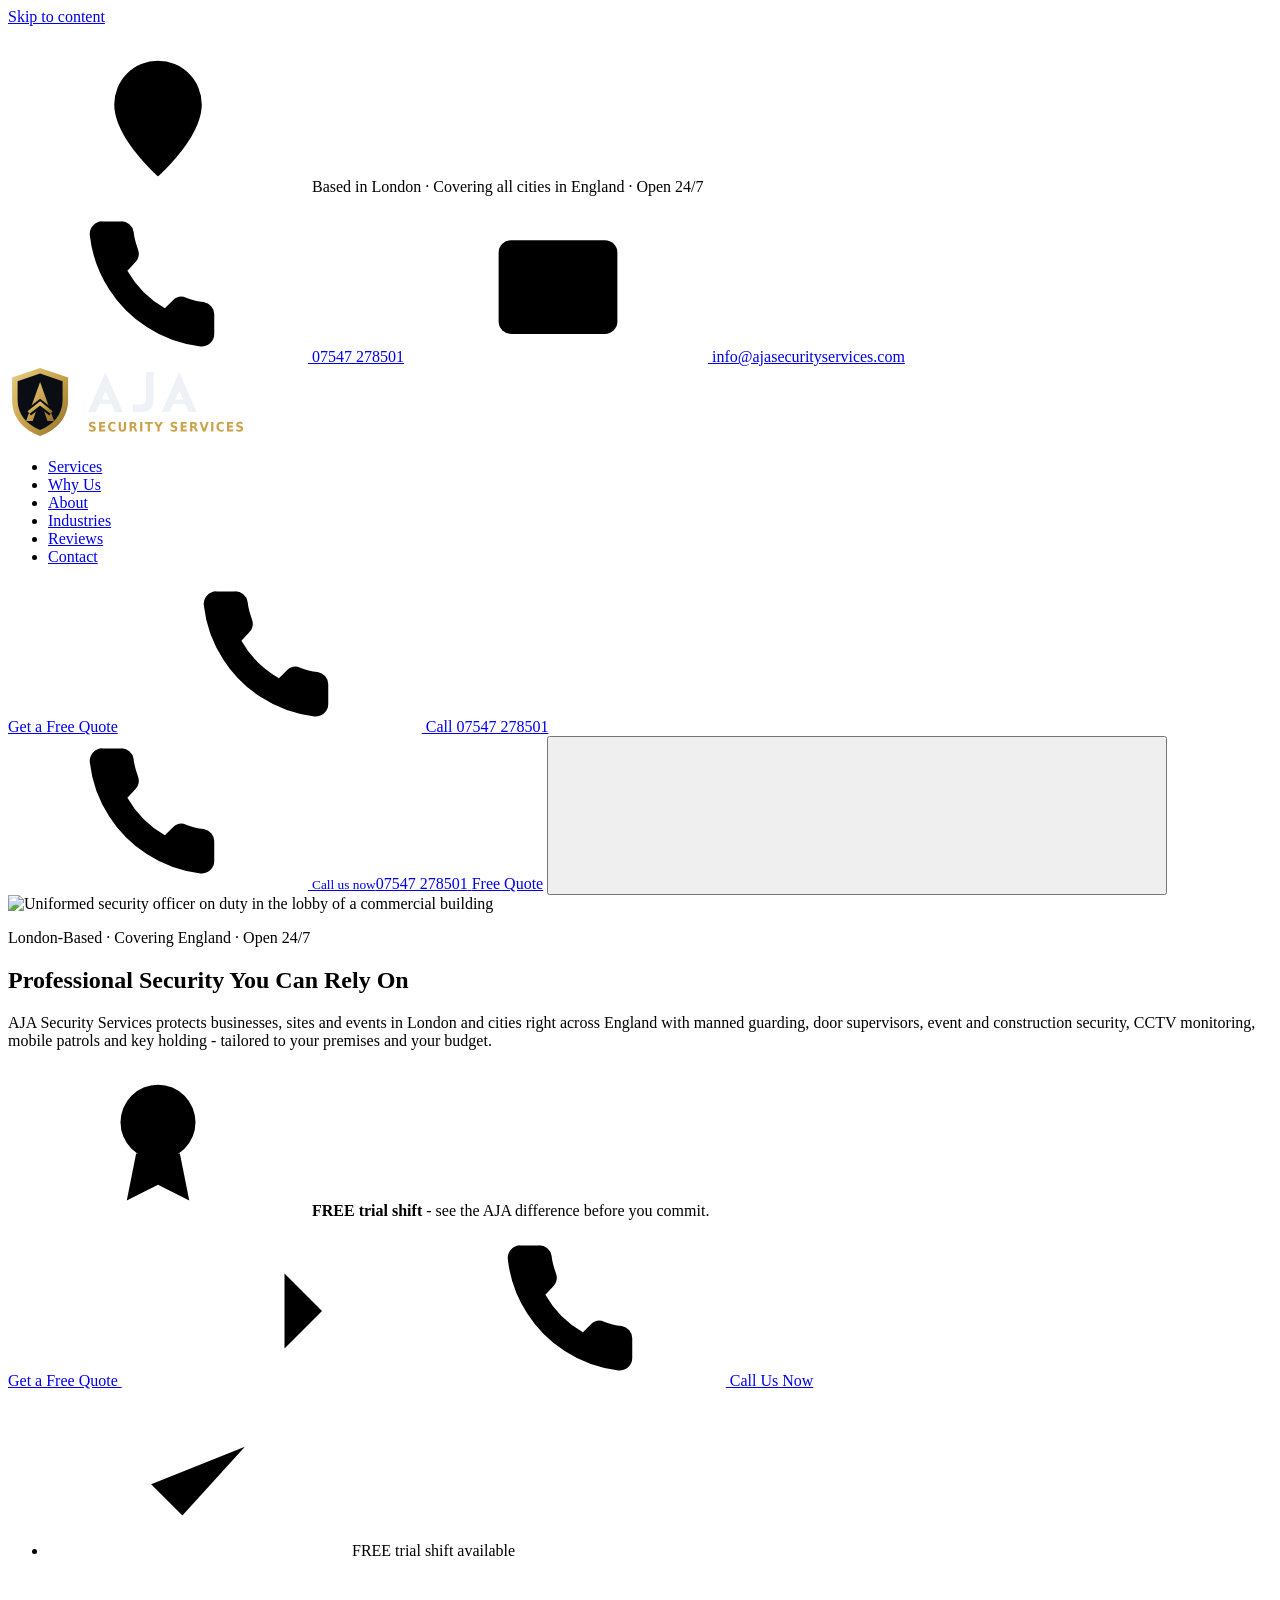
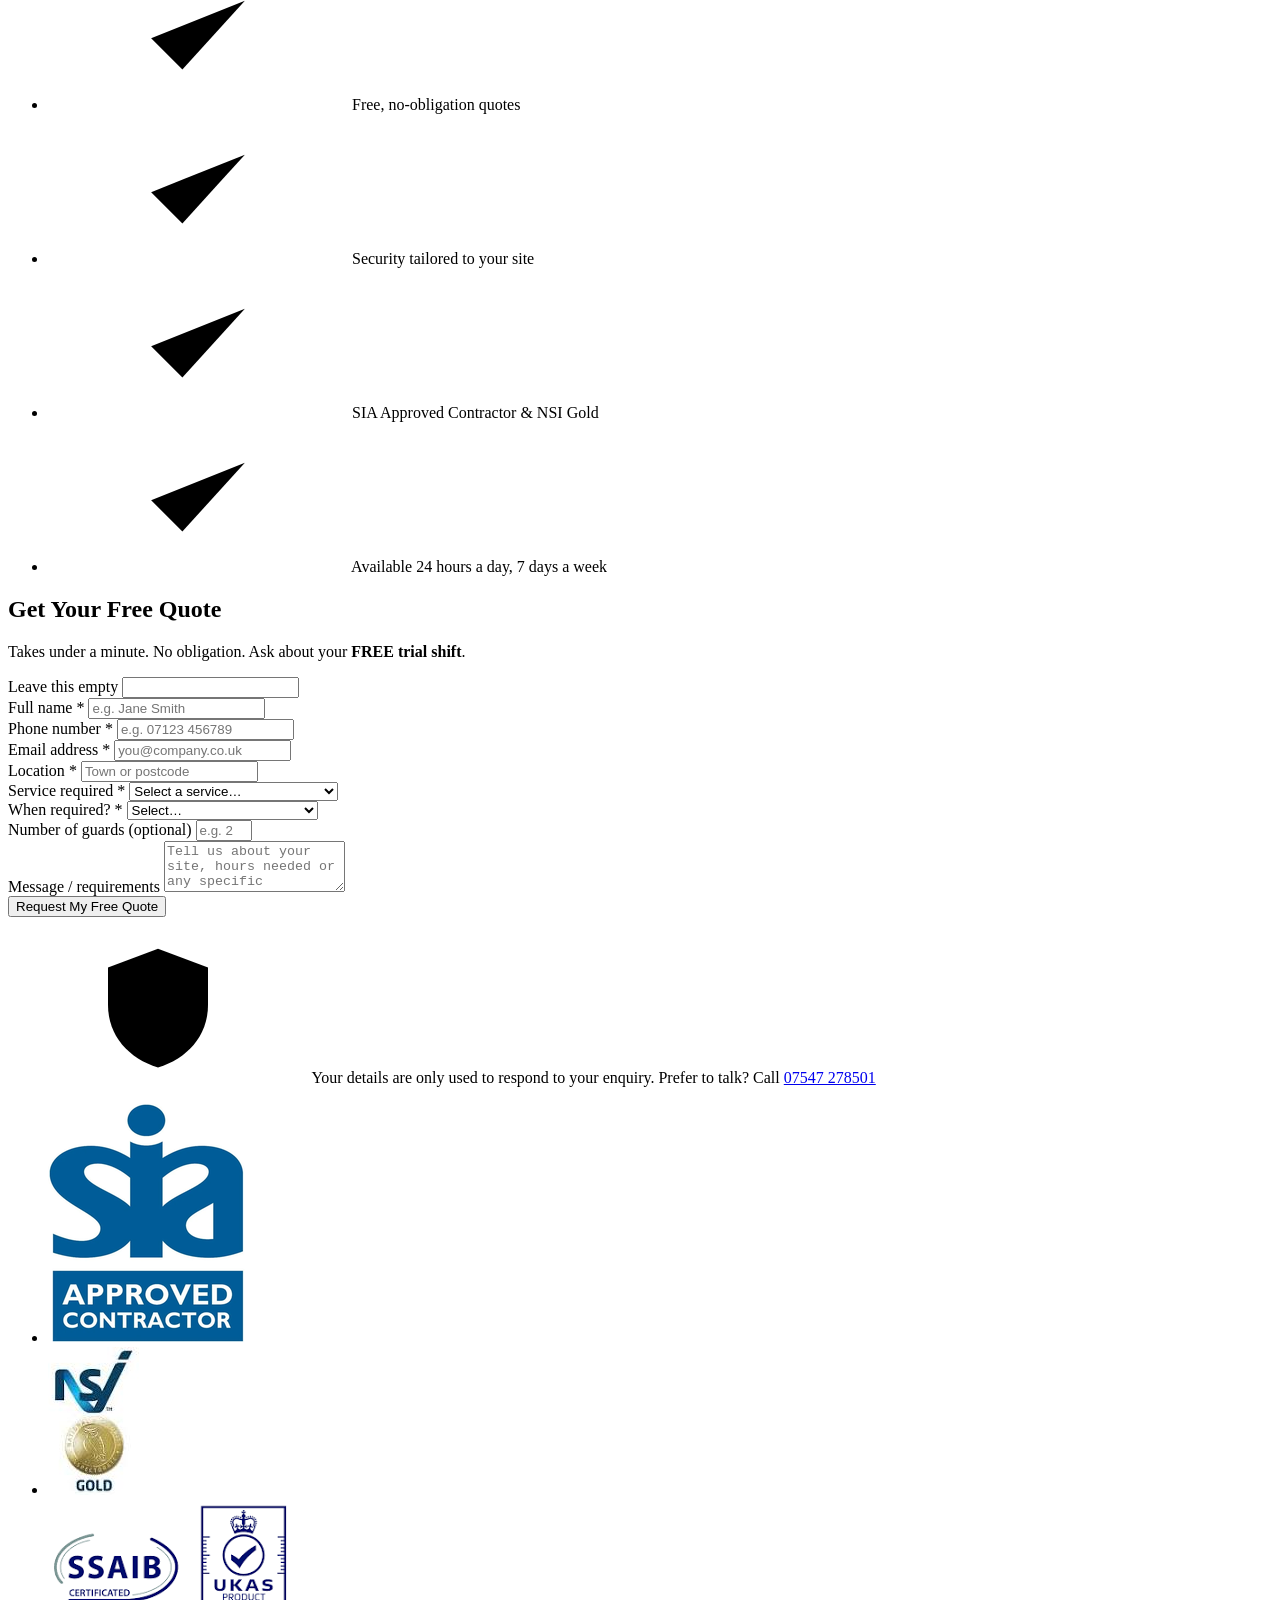
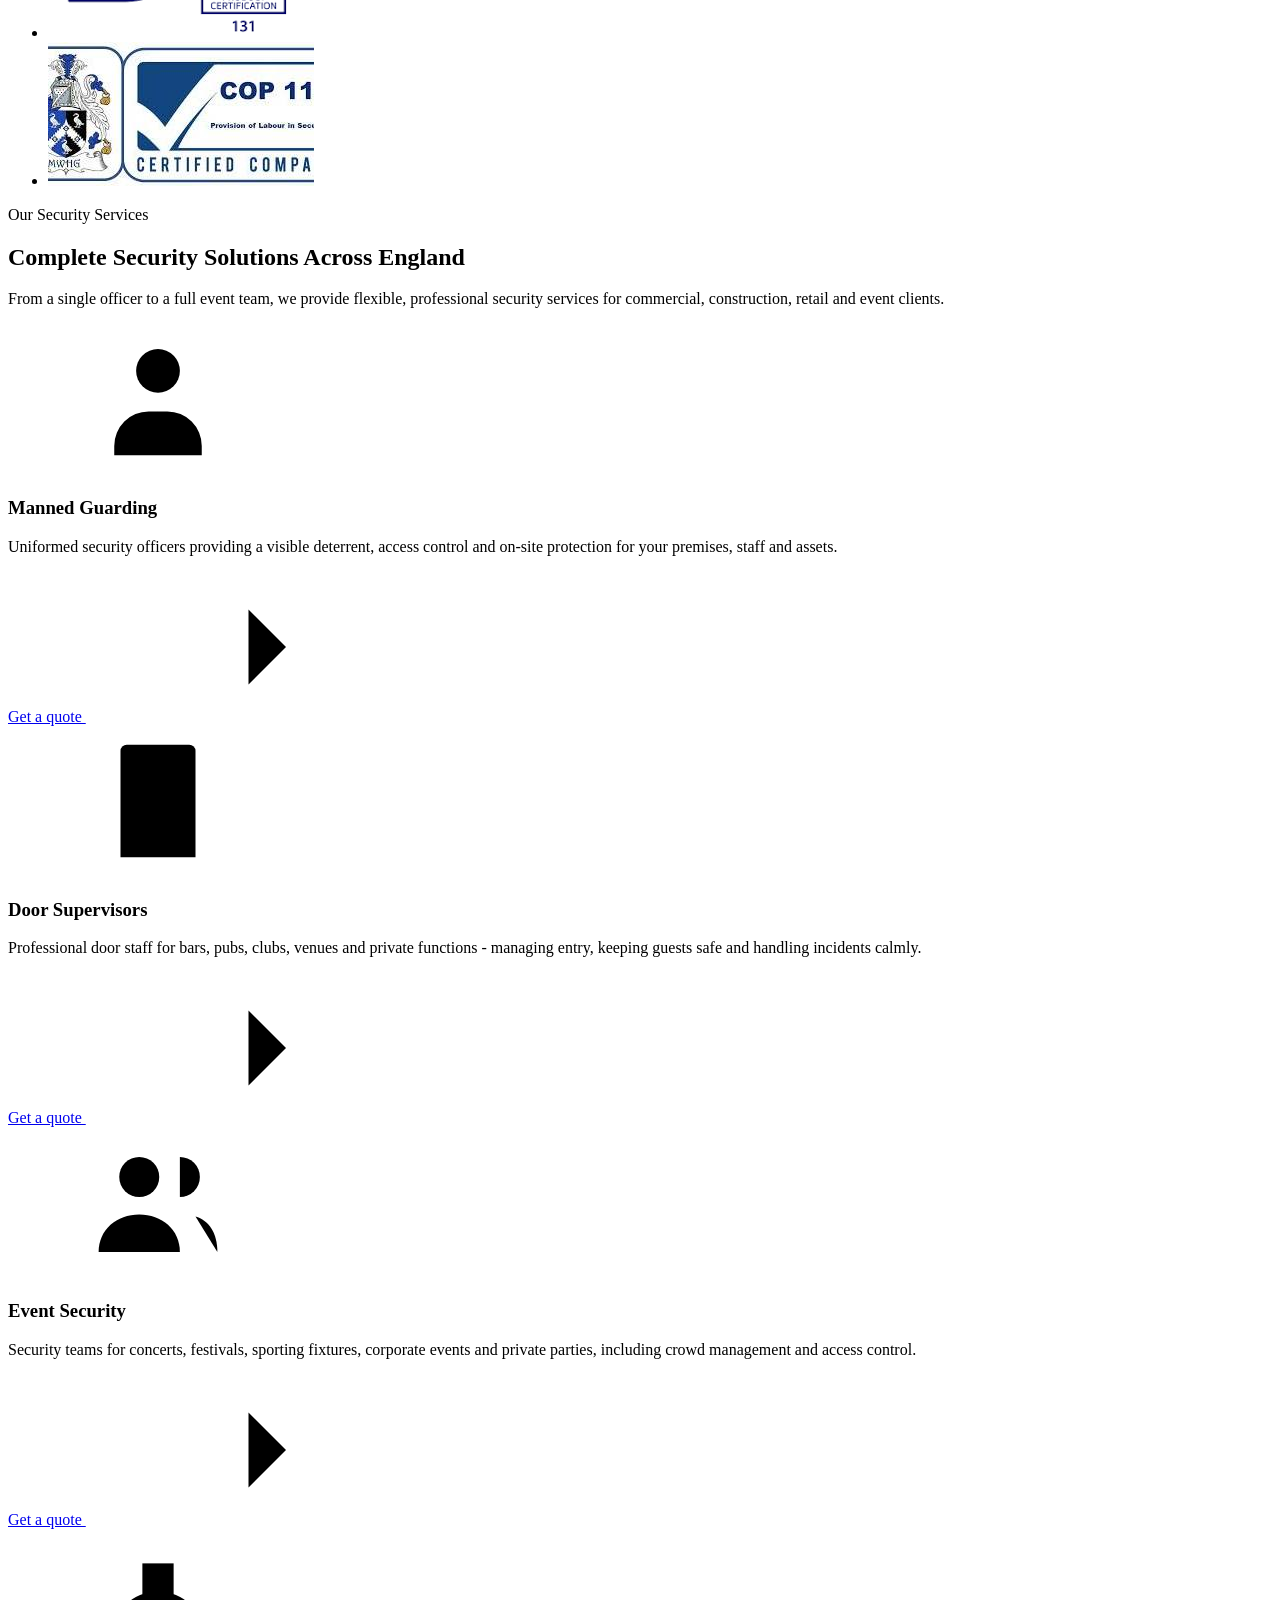
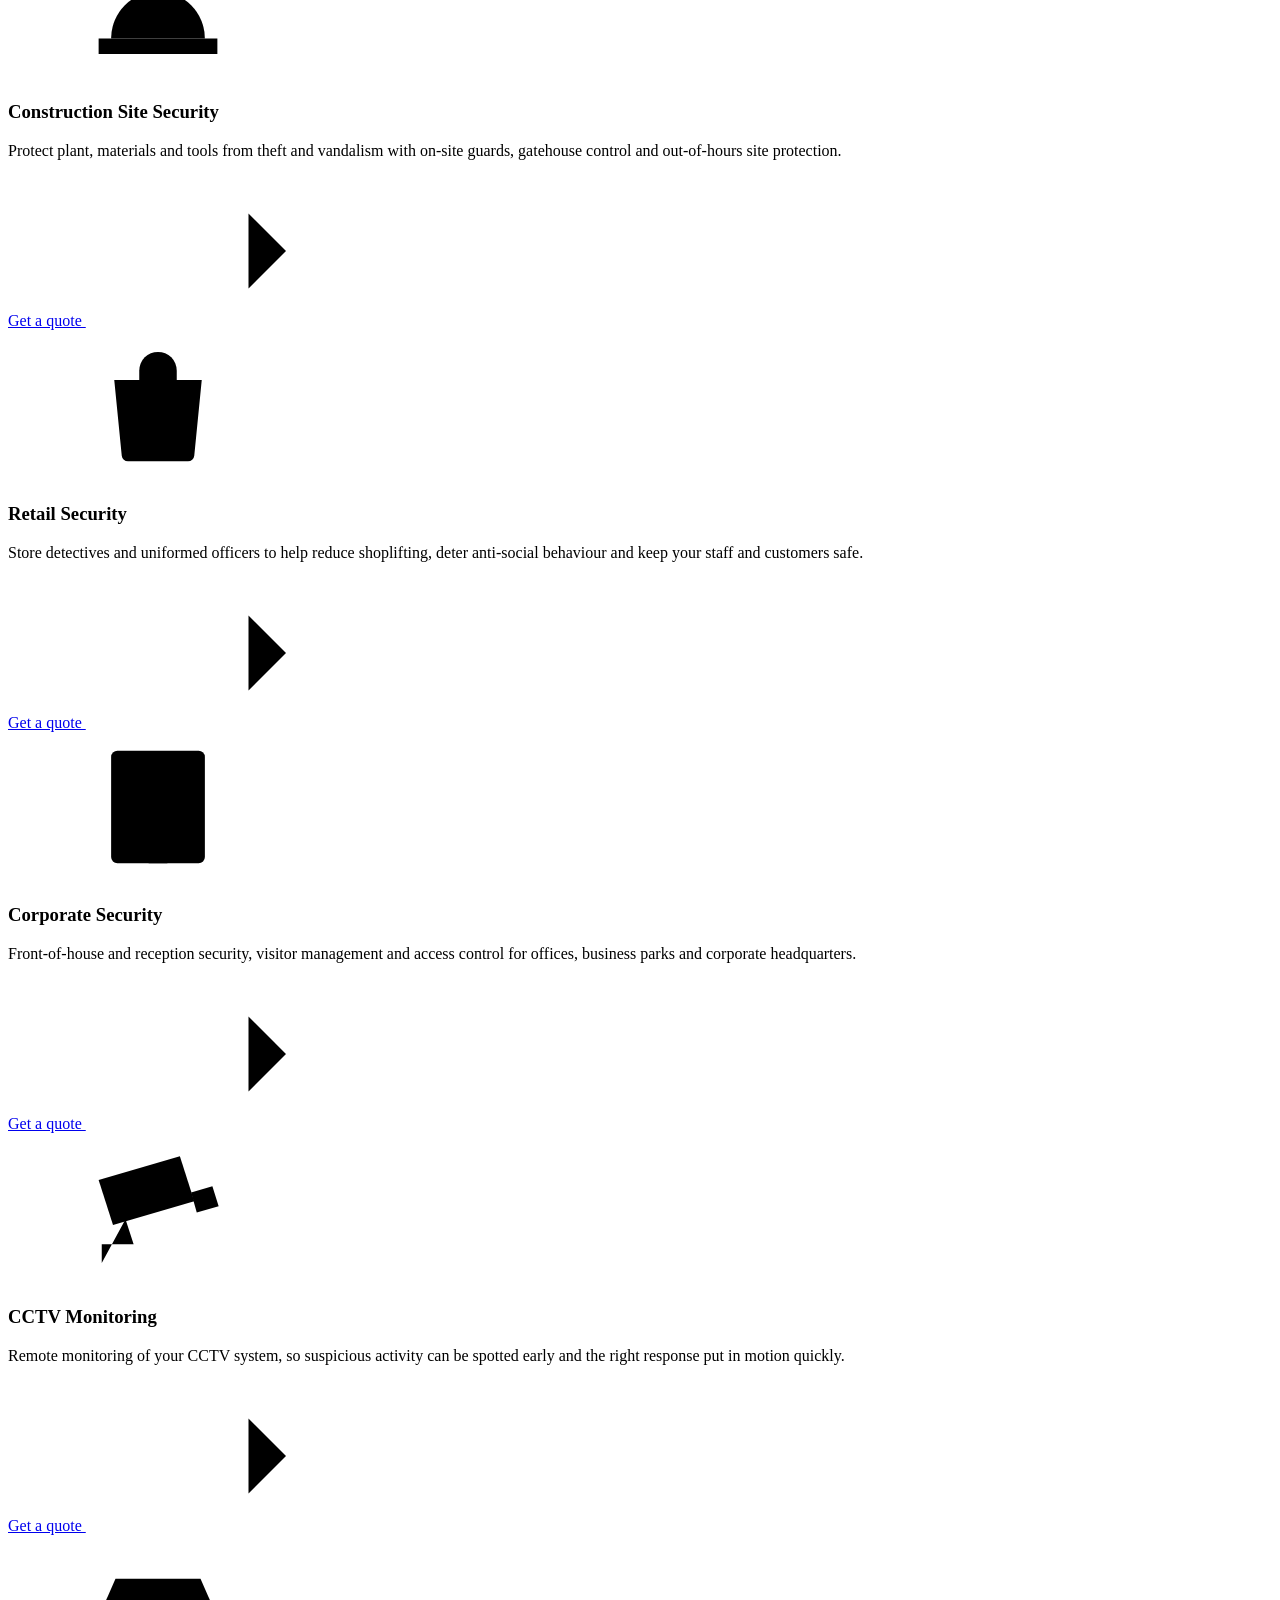
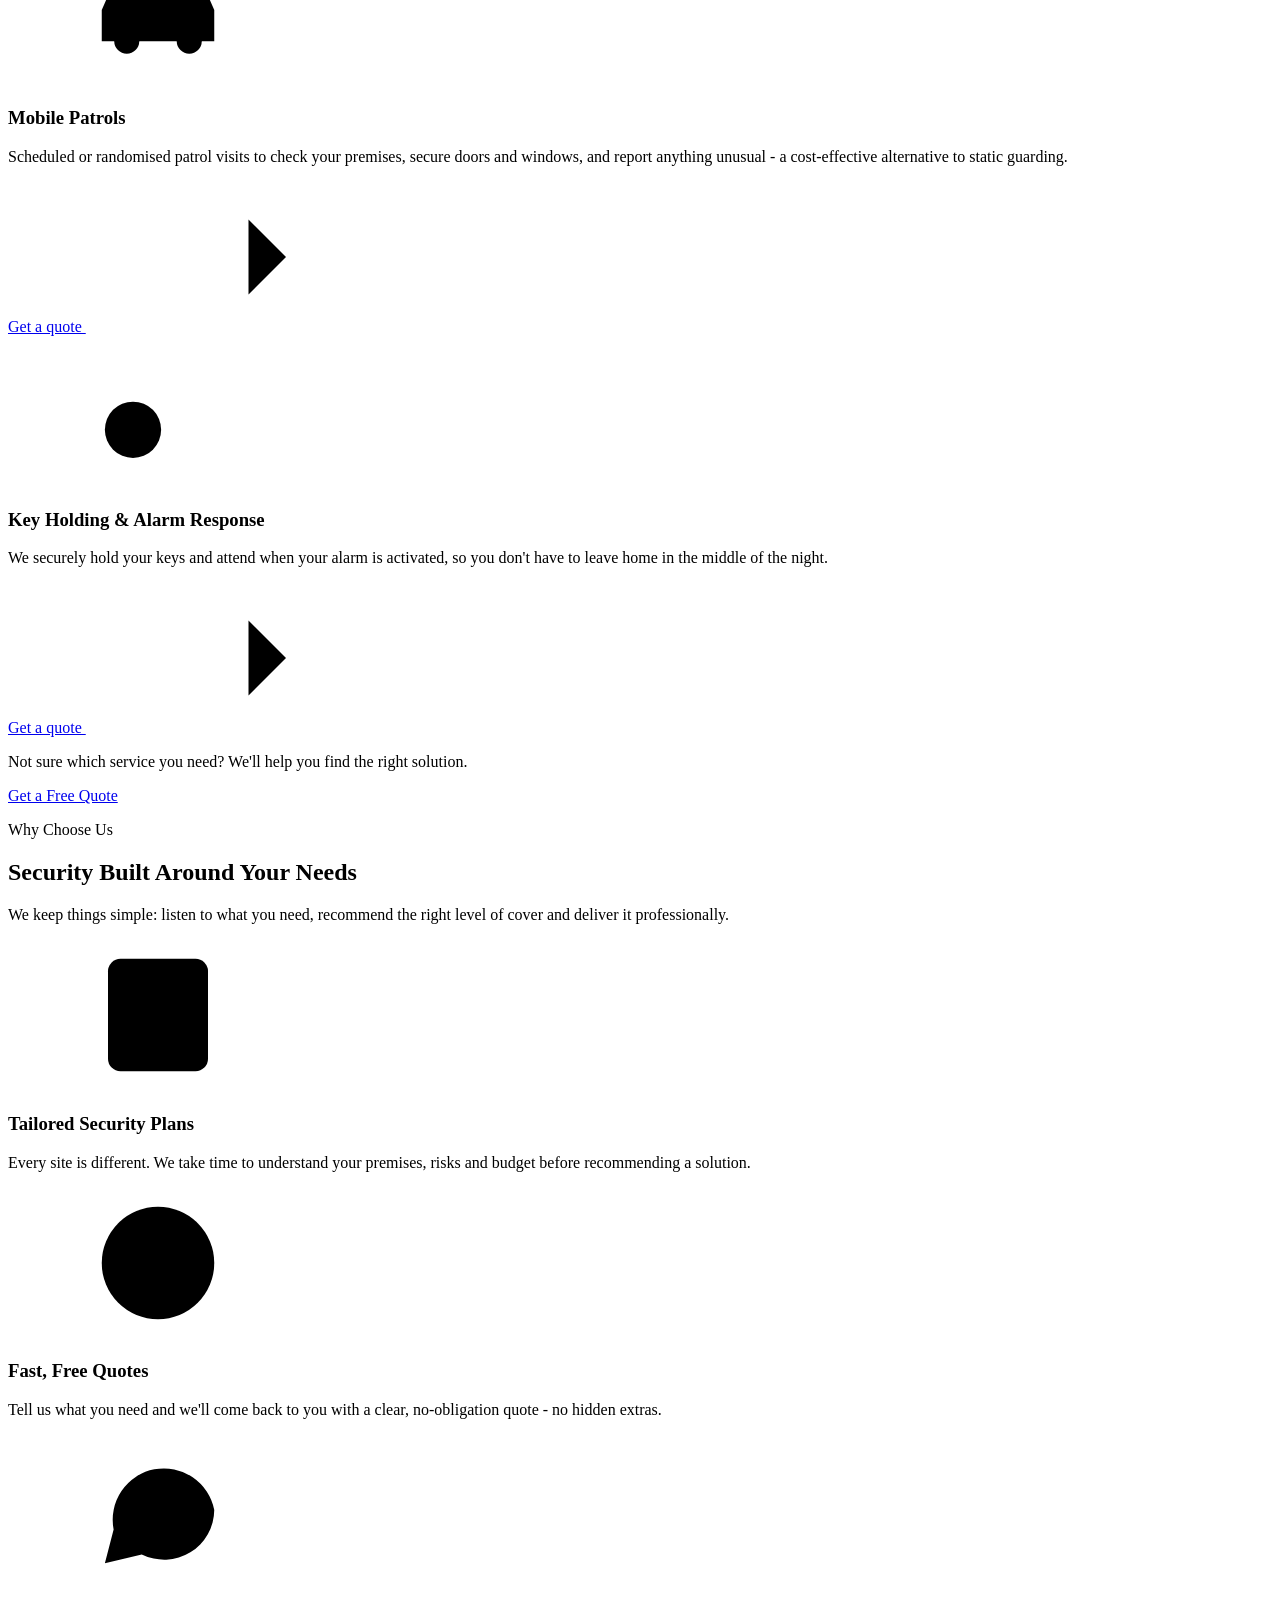
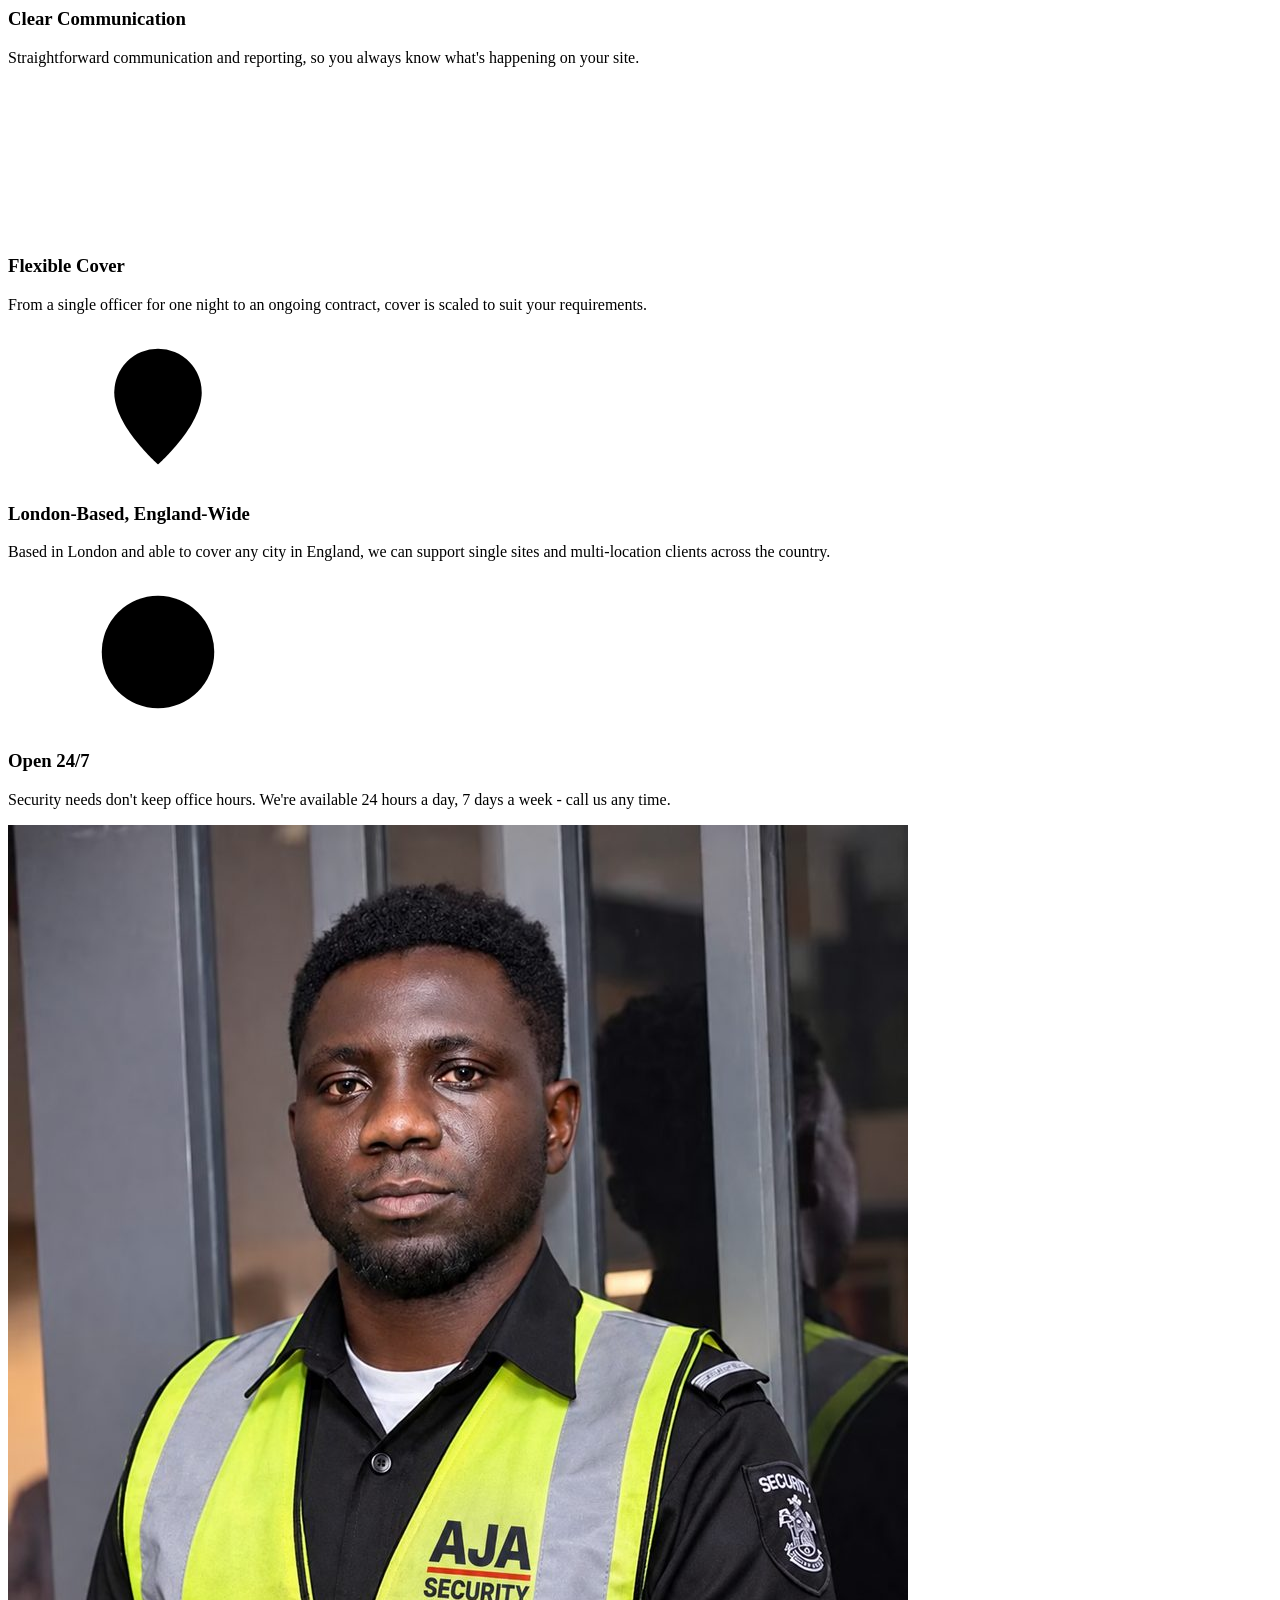
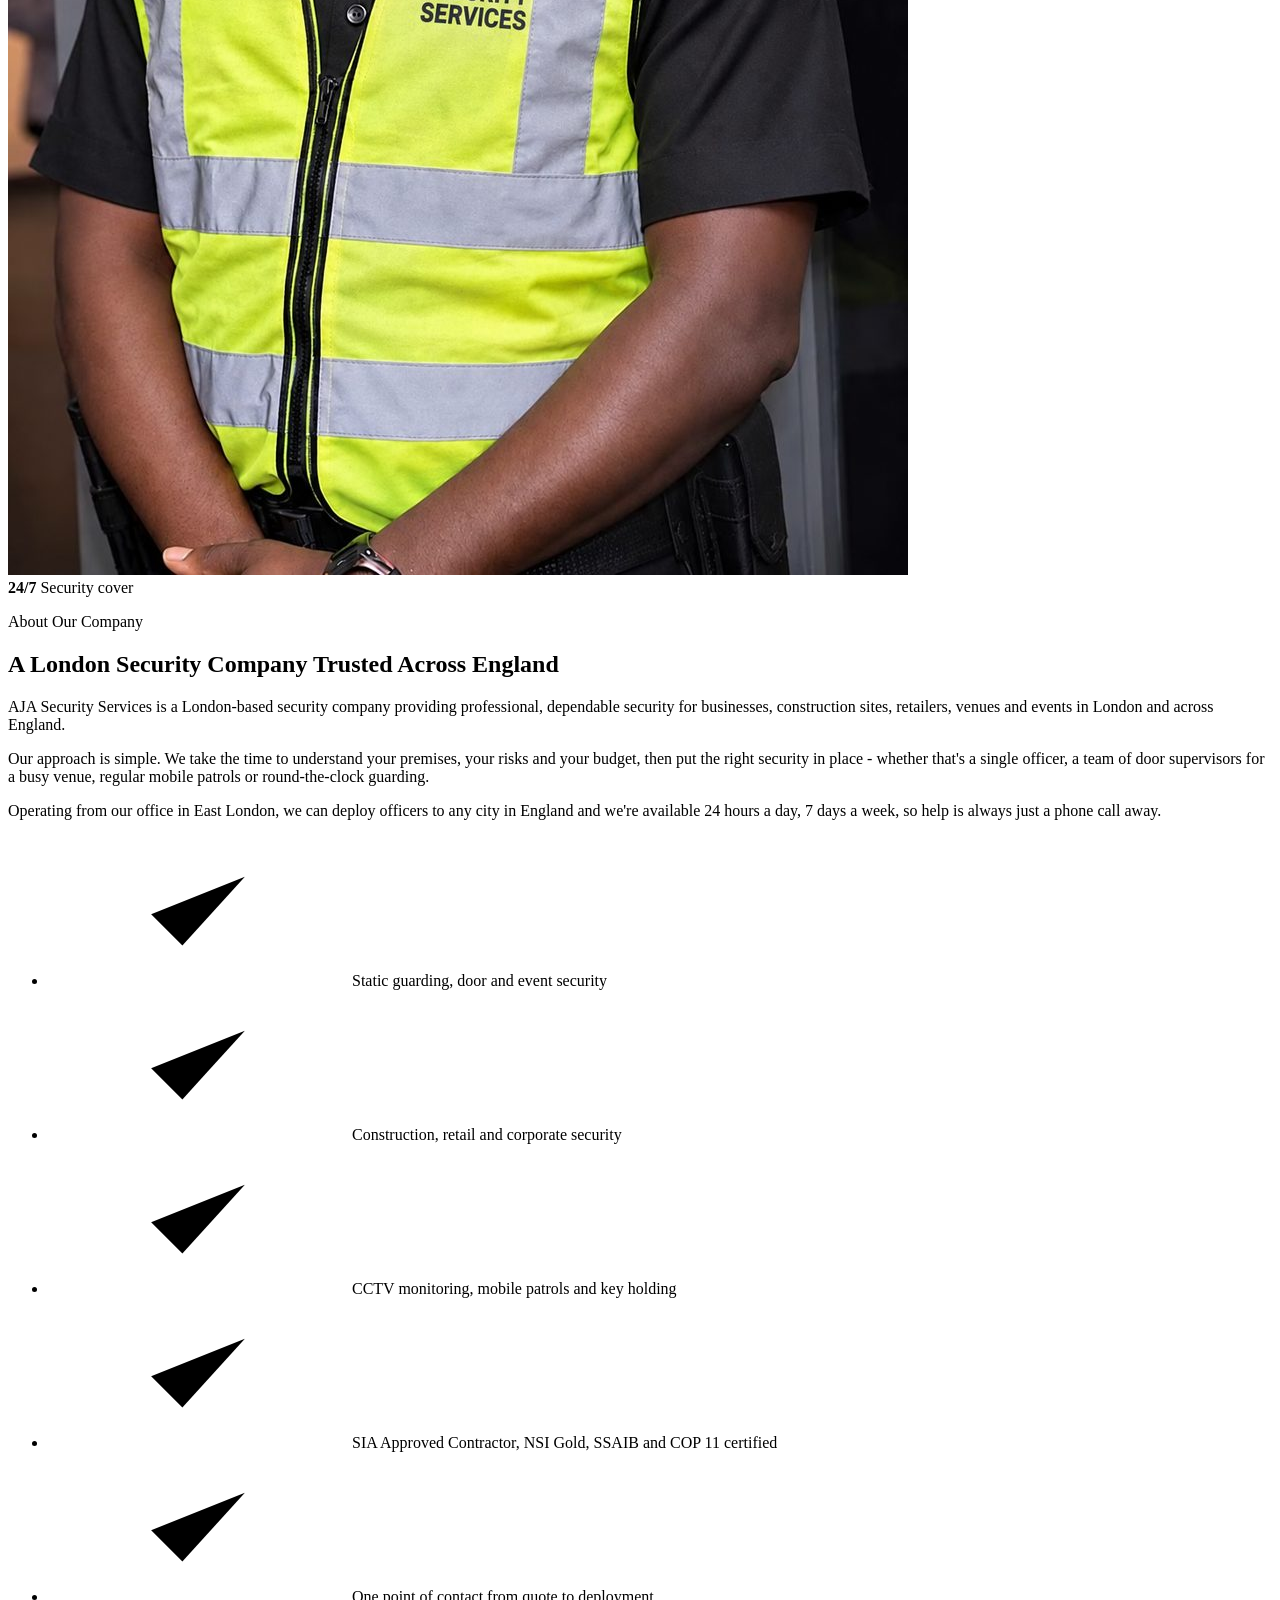
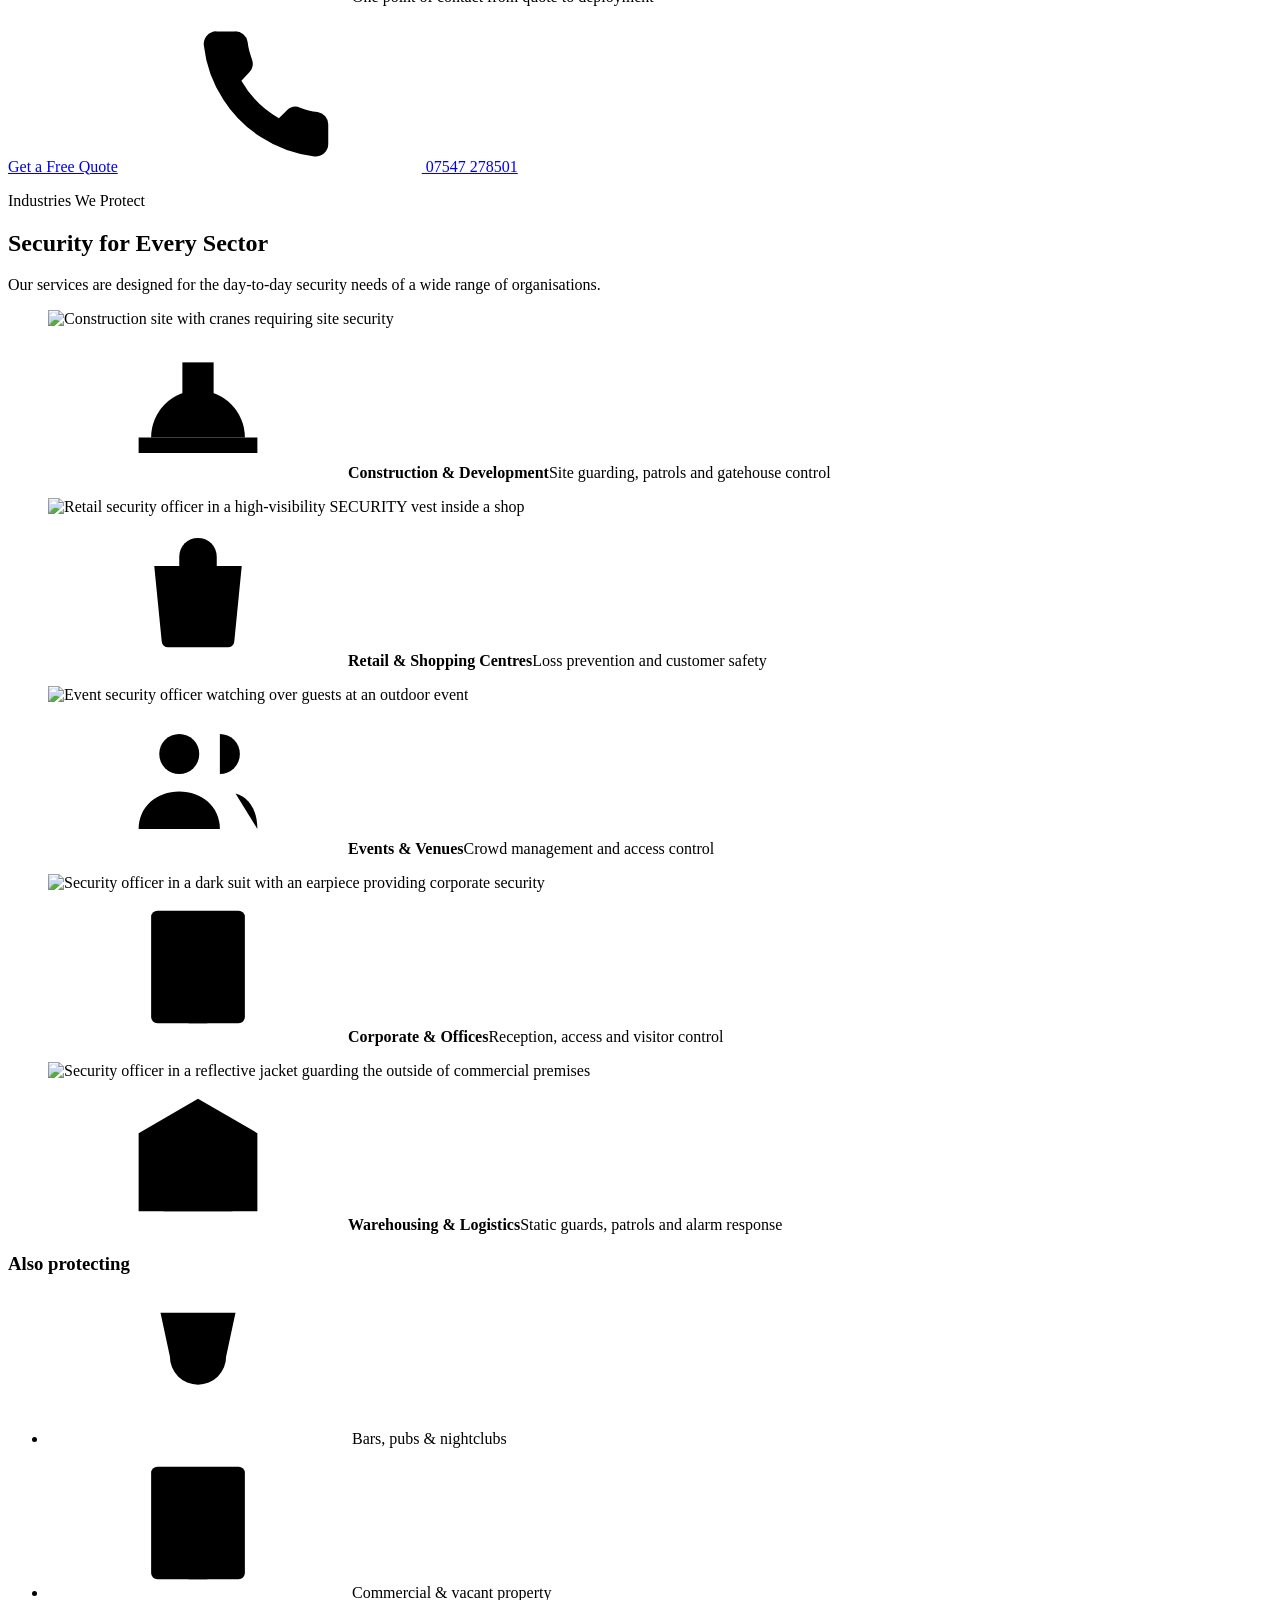
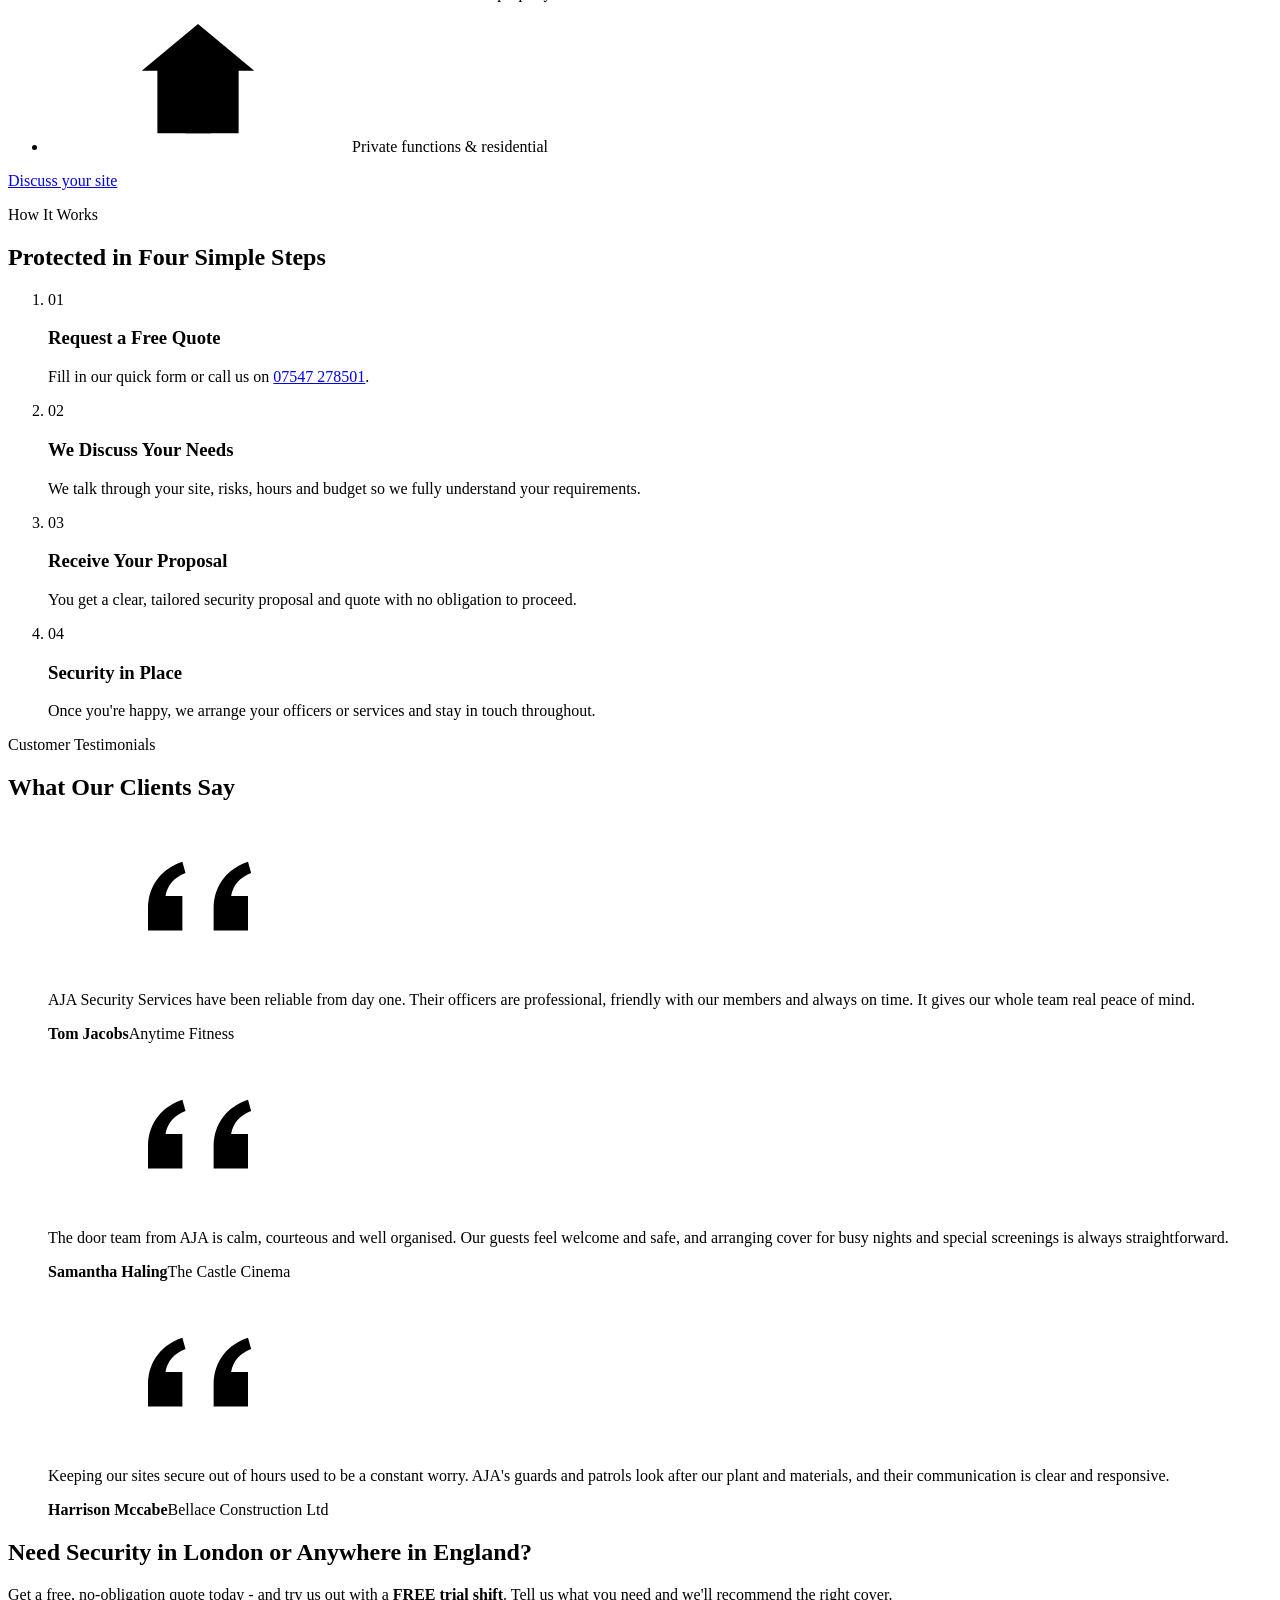
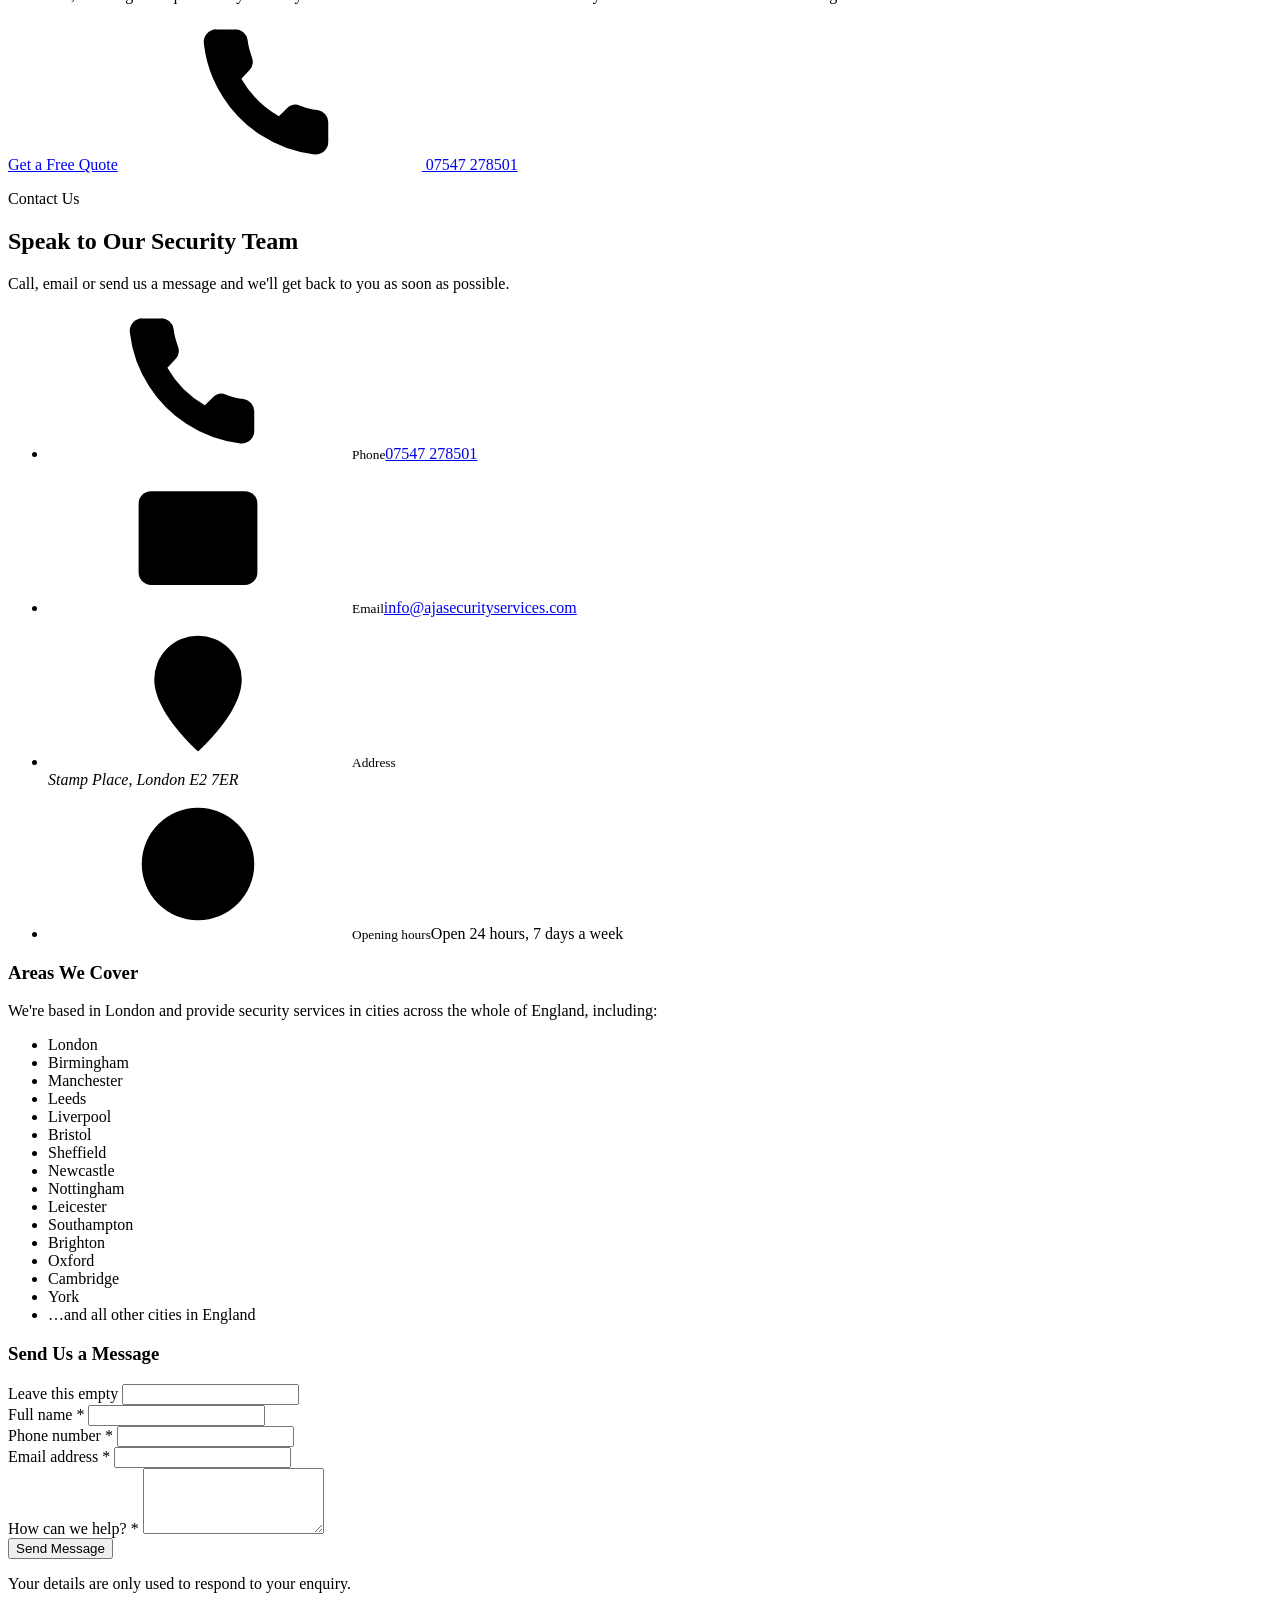
==== commit 3dbc233f: "Add files via upload" ====
--- a/index.html.html
+++ b/index.html.html
@@ -53,9 +53,9 @@
     "email": "info@ajasecurityservices.com",
     "address": {
       "@type": "PostalAddress",
-      "streetAddress": "124 City Road",
+      "streetAddress": "Stamp Place",
       "addressLocality": "London",
-      "postalCode": "EC1V 2NJ",
+      "postalCode": "E2 7ER",
       "addressCountry": "GB"
     },
     "areaServed": "England",
@@ -164,11 +164,16 @@
             door supervisors, event and construction security, CCTV monitoring, mobile patrols and key holding -
             tailored to your premises and your budget.
           </p>
+          <p class="hero__offer">
+            <svg class="i" aria-hidden="true"><use href="#i-award"/></svg>
+            <span><strong>FREE trial shift</strong> - see the AJA difference before you commit.</span>
+          </p>
           <div class="hero__buttons">
             <a class="btn btn--primary btn--lg" href="#quote" data-quote>Get a Free Quote <svg class="i" aria-hidden="true"><use href="#i-arrow"/></svg></a>
             <a class="btn btn--ghost btn--lg" href="tel:+447547278501"><svg class="i" aria-hidden="true"><use href="#i-phone"/></svg> Call Us Now</a>
           </div>
           <ul class="hero__points">
+            <li><svg class="i" aria-hidden="true"><use href="#i-check"/></svg> FREE trial shift available</li>
             <li><svg class="i" aria-hidden="true"><use href="#i-check"/></svg> Free, no-obligation quotes</li>
             <li><svg class="i" aria-hidden="true"><use href="#i-check"/></svg> Security tailored to your site</li>
             <li><svg class="i" aria-hidden="true"><use href="#i-check"/></svg> SIA Approved Contractor &amp; NSI Gold</li>
@@ -182,7 +187,7 @@
         <div class="quote-card" id="quote">
           <div class="quote-card__head">
             <h2 class="quote-card__title">Get Your Free Quote</h2>
-            <p>Takes under a minute. No obligation.</p>
+            <p>Takes under a minute. No obligation. Ask about your <strong>FREE trial shift</strong>.</p>
           </div>
 
           <form class="form js-form" action="https://formspree.io/f/xppwrbzv" method="POST" novalidate>
@@ -226,6 +231,7 @@
                 <option>CCTV Monitoring</option>
                 <option>Mobile Patrols</option>
                 <option>Key Holding &amp; Alarm Response</option>
+                <option>FREE trial shift</option>
                 <option>Not sure / multiple services</option>
               </select>
             </div>
@@ -435,7 +441,7 @@
             regular mobile patrols or round-the-clock guarding.
           </p>
           <p>
-            Operating from our office in central London, we can deploy officers to any city in England and we're available
+            Operating from our office in East London, we can deploy officers to any city in England and we're available
             24 hours a day, 7 days a week, so help is always just a phone call away.
           </p>
           <ul class="checklist">
@@ -563,7 +569,7 @@
       <div class="container cta-band__inner reveal">
         <div>
           <h2 id="cta-title">Need Security in London or Anywhere in England?</h2>
-          <p>Get a free, no-obligation quote today. Tell us what you need and we'll recommend the right cover.</p>
+          <p>Get a free, no-obligation quote today - and try us out with a <strong>FREE trial shift</strong>. Tell us what you need and we'll recommend the right cover.</p>
         </div>
         <div class="cta-band__buttons">
           <a class="btn btn--dark btn--lg" href="#quote" data-quote>Get a Free Quote</a>
@@ -591,7 +597,7 @@
             </li>
             <li>
               <span class="contact__icon"><svg class="i" aria-hidden="true"><use href="#i-pin"/></svg></span>
-              <span><small>Address</small><address>124 City Road, London EC1V 2NJ</address></span>
+              <span><small>Address</small><address>Stamp Place, London E2 7ER</address></span>
             </li>
             <li>
               <span class="contact__icon"><svg class="i" aria-hidden="true"><use href="#i-clock"/></svg></span>
@@ -703,7 +709,7 @@
         <ul class="footer__contact">
           <li><svg class="i" aria-hidden="true"><use href="#i-phone"/></svg><a href="tel:+447547278501">07547 278501</a></li>
           <li><svg class="i" aria-hidden="true"><use href="#i-mail"/></svg><a href="mailto:info@ajasecurityservices.com">info@ajasecurityservices.com</a></li>
-          <li><svg class="i" aria-hidden="true"><use href="#i-pin"/></svg><span>124 City Road, London EC1V 2NJ</span></li>
+          <li><svg class="i" aria-hidden="true"><use href="#i-pin"/></svg><span>Stamp Place, London E2 7ER</span></li>
           <li><svg class="i" aria-hidden="true"><use href="#i-clock"/></svg><span>Open 24 hours, 7 days a week</span></li>
         </ul>
       </div>
